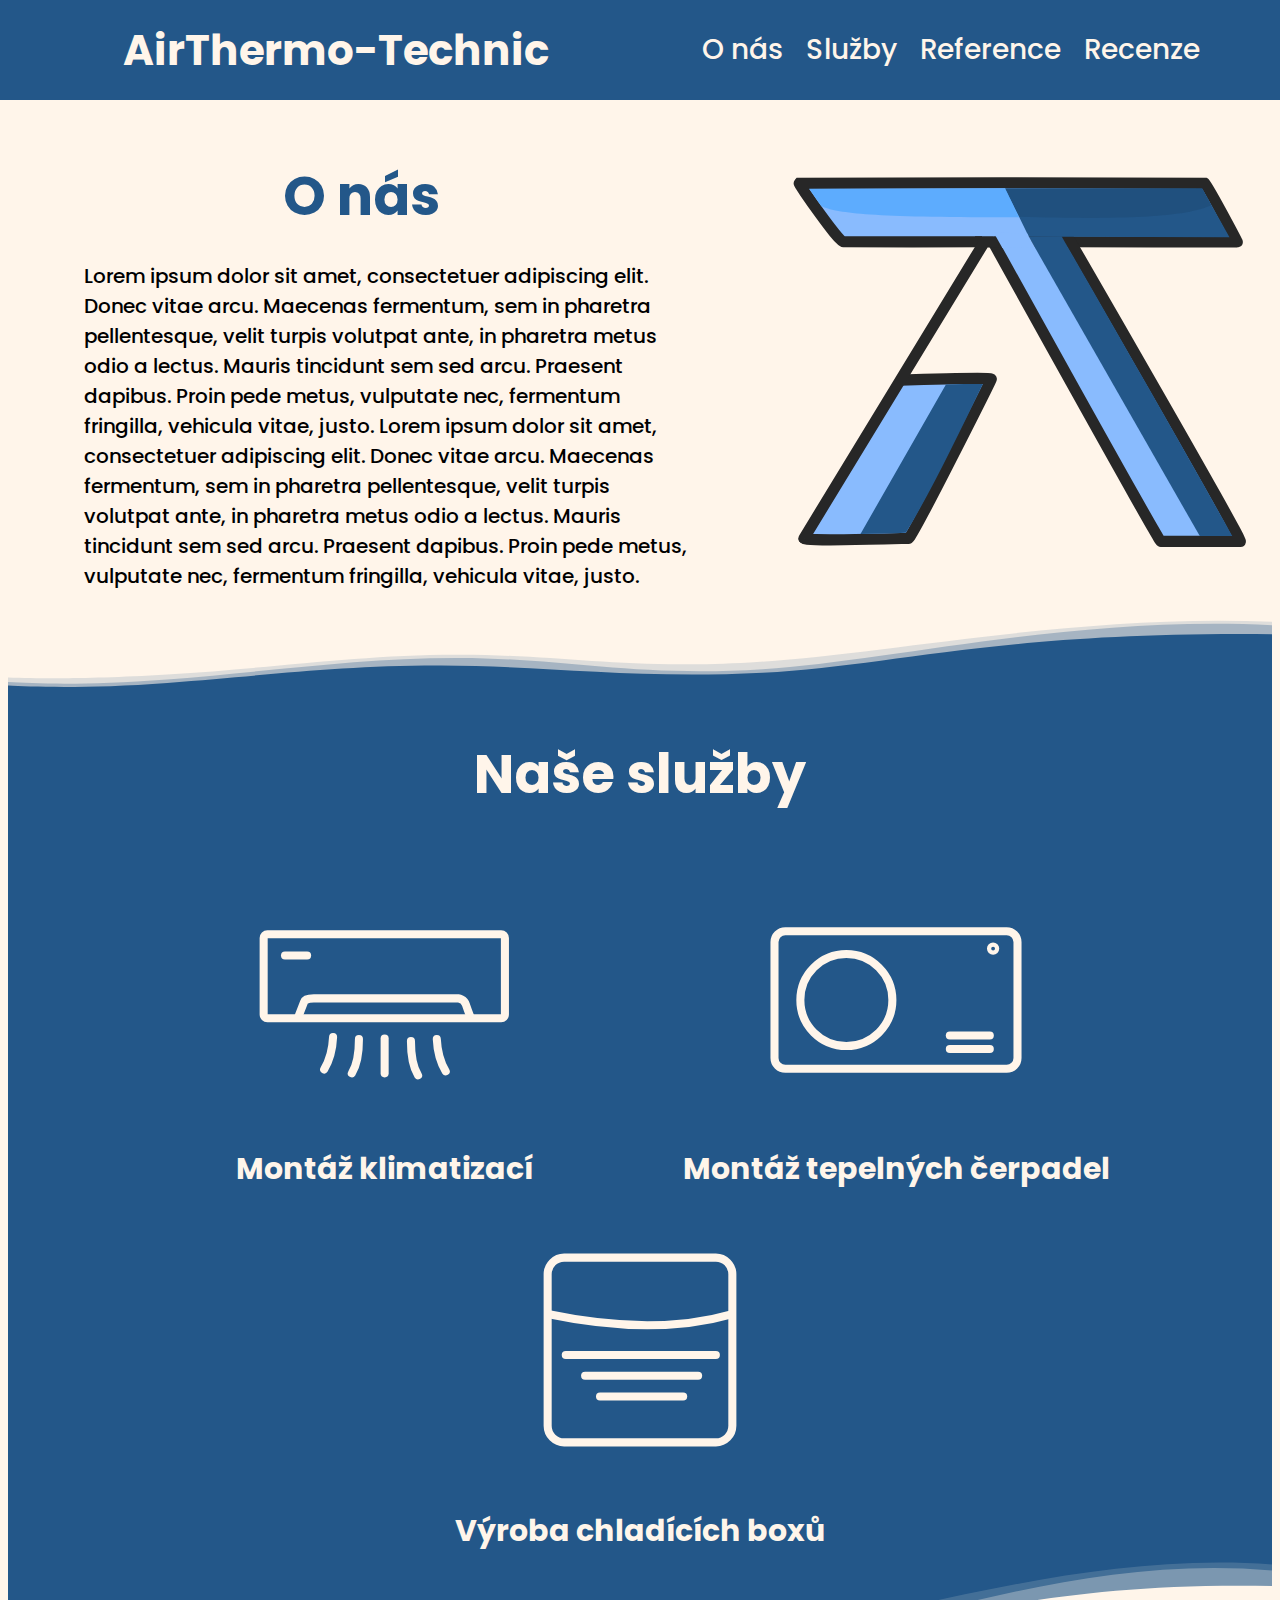
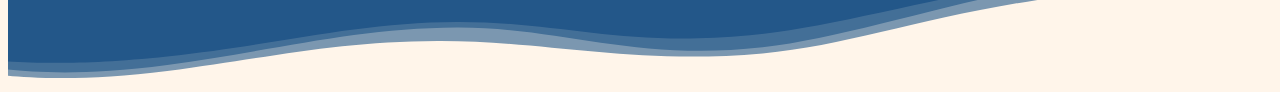
==== index.html @ 000b2728 "Added path elems" ====
<!DOCTYPE html>
<html>


<head>
    <link rel="preconnect" href="https://fonts.googleapis.com">
    <link rel="preconnect" href="https://fonts.gstatic.com" crossorigin>
    <link
        href="https://fonts.googleapis.com/css2?family=Montserrat:ital,wght@0,100..900;1,100..900&family=Poppins:ital,wght@0,100;0,200;0,300;0,400;0,500;0,600;0,700;0,800;0,900;1,100;1,200;1,300;1,400;1,500;1,600;1,700;1,800;1,900&display=swap"
        rel="stylesheet">

    <link rel="stylesheet" href="styles/general/general.css">
    <link rel="stylesheet" href="styles/general/header.css">
    <link rel="stylesheet" href="styles/general/path-elem.css">

    <link rel="stylesheet" href="styles/specific/a-us.css">
    <link rel="stylesheet" href="styles/specific/services.css">
    <meta name="viewport" content="width=device-width, initial-scale=1.0">
    <meta charset="UTF-8">


</head>

<body>
    <header class="flex a-c s-around">
        <div class="l-head">
            <p class="h-head">
                AirThermo-Technic
            </p>
        </div>
        <div class="r-header">
            <a class="h-link">
                O nás
            </a>
            <a class="h-link">
                Služby
            </a>
            <a class="h-link">
                Reference
            </a>
            <a class="h-link">
                Recenze
            </a>
        </div>
    </header>
    <div class="a-us flex">
        <div class="l-a-us f-col a-c">
            <h1 class="h">O nás</h1>
            <p class="a-us-text">
                Lorem ipsum dolor sit amet, consectetuer
                adipiscing elit. Donec vitae arcu. Maecenas
                fermentum, sem in pharetra pellentesque,
                velit turpis volutpat ante, in pharetra metus
                odio a lectus. Mauris tincidunt sem sed arcu.
                Praesent dapibus. Proin pede metus, vulputate nec,
                fermentum fringilla, vehicula vitae, justo. Lorem ipsum dolor sit amet, consectetuer
                adipiscing elit. Donec vitae arcu. Maecenas
                fermentum, sem in pharetra pellentesque,
                velit turpis volutpat ante, in pharetra metus
                odio a lectus. Mauris tincidunt sem sed arcu.
                Praesent dapibus. Proin pede metus, vulputate nec,
                fermentum fringilla, vehicula vitae, justo.

            </p>
        </div>
        <div class="r-a-us">
            <img class="a-us-pic" src="pics/airthermo-logo.svg">
        </div>
        <svg class=" nectar-shape-divider
            bl" fill="" xmlns="http://www.w3.org/2000/svg" viewBox="0 0 1000 300" preserveAspectRatio="none">
            <path
                d="M 1000 299 l 2 -279 c -155 -36 -310 135 -415 164 c -102.64 28.35 -149 -32 -232 -31 c -80 1 -142 53 -229 80 c -65.54 20.34 -101 15 -126 11.61 v 54.39 z">
            </path>
            <path
                d="M 1000 286 l 2 -252 c -157 -43 -302 144 -405 178 c -101.11 33.38 -159 -47 -242 -46 c -80 1 -145.09 54.07 -229 87 c -65.21 25.59 -104.07 16.72 -126 10.61 v 22.39 z">
            </path>
            <path
                d="M 1000 300 l 1 -230.29 c -217 -12.71 -300.47 129.15 -404 156.29 c -103 27 -174 -30 -257 -29 c -80 1 -130.09 37.07 -214 70 c -61.23 24 -108 15.61 -126 10.61 v 22.39 z">
            </path>
        </svg>

    </div>
    <div class="serv f-col a-c">
        <h2 class="h">Naše služby</h2>
        <div class="flex wrap  j-c">
            <div class="f-col s-item a-c ">
                <img class="s-pic " src="pics/services-one.svg">
                <p class="s-desc">Montáž klimatizací</p>
            </div>
            <div class="f-col s-item a-c ">
                <img class="s-pic" src="pics/services-two.svg">
                <p class="s-desc">Montáž tepelných čerpadel</p>
            </div>
            <div class="f-col s-item a-c">
                <img class="s-pic" src="pics/services-three.svg">
                <p class="s-desc">Výroba chladících boxů</p>
            </div>
        </div>
        <svg class=" nectar-shape-divider
            whi" fill="" xmlns="http://www.w3.org/2000/svg" viewBox="0 0 1000 300" preserveAspectRatio="none">
            <path
                d="M 1000 299 l 2 -279 c -155 -36 -310 135 -415 164 c -102.64 28.35 -149 -32 -232 -31 c -80 1 -142 53 -229 80 c -65.54 20.34 -101 15 -126 11.61 v 54.39 z">
            </path>
            <path
                d="M 1000 286 l 2 -252 c -157 -43 -302 144 -405 178 c -101.11 33.38 -159 -47 -242 -46 c -80 1 -145.09 54.07 -229 87 c -65.21 25.59 -104.07 16.72 -126 10.61 v 22.39 z">
            </path>
            <path
                d="M 1000 300 l 1 -230.29 c -217 -12.71 -300.47 129.15 -404 156.29 c -103 27 -174 -30 -257 -29 c -80 1 -130.09 37.07 -214 70 c -61.23 24 -108 15.61 -126 10.61 v 22.39 z">
            </path>
        </svg>

    </div>
</body>

</html>
---- styles/general/general.css ----
.flex {
    display: flex;
}
.wrap {
    flex-wrap: wrap;
}
body {
    background-color: #FFF5EA;
}

.a-c {
    align-items: center;
}

.j-c {
    justify-content: center;
}
.f-col {
    display: flex;
    flex-direction: column;
}
.s-around {
    justify-content: space-around;
}

p,
a,
.h {
    font-family: "Poppins", sans-serif;
}
.h {
    font-size: 54px;
}
---- styles/general/header.css ----
header {
    position: fixed;
    top: 0;
    left: 0;
    right: 0;
    height: 100px;
    background-color: #235789;
    z-index: 10000;
}

.h-head {
    color: #FFF5EA;
    font-size: 42px;
    margin-left: 4vw;
    font-weight: 700;
}

.h-link {
    color: #FFF5EA;
    font-size: 28px;
    margin: 8px;
    font-weight: 500;
}
---- styles/general/path-elem.css ----
.nectar-shape-divider {
    
    width: 100%;
    left: 0;
    right: 0;
    width: 100%;
    bottom: -1px;
    z-index: 100;
    height: 13%;
    position: absolute;

  }
  svg path:nth-child(1) { opacity: 0.15; }
  svg path:nth-child(2) { opacity: 0.3; }
  
  .nectar-shape-divider-wrap {
    width: 100%;
  }
.whi {
    fill: #FFF5EA;
}
.bl {
    fill: #235789;
}
---- styles/specific/a-us.css ----
.a-us {
    margin-top: 120px;
    position: relative;
    padding-bottom: 60px;
}

.l-a-us {
    width: 60vw;
}

h1 {
    color: #235789;

    margin-bottom: 4px;

    font-weight: 700;
    margin-left: -4vw;
}

.a-us-text {
    width: 80%;
    font-size: 20px;
    font-weight: 500;

}
.r-a-us {
    width: 30vw;
}

@media (max-width: 1300px) {
    .r-a-us {
        width: 40vw;
    }
    
}
---- styles/specific/services.css ----
.serv {
    background-color: #235789;
    height: fit-content;
    position: relative;
    padding-bottom: 100px;
   
}

h2 {
    color: #FFF5EA;

}

.s-item {
    width: 40vw;
    cursor: pointer;
    border-radius: 20Px;
    transition: 0.3s ;
}

@media (max-width: 820px) {
    .s-item {
        width: 50vw;
    }
}

.s-item:hover {
    background-color: #1e5181;
}
.s-pic {
    width: 20vw;

}

.s-desc {
    font-size: 30Px;
    font-weight: 700;
    text-align: center;
    color: #FFF5EA;
}
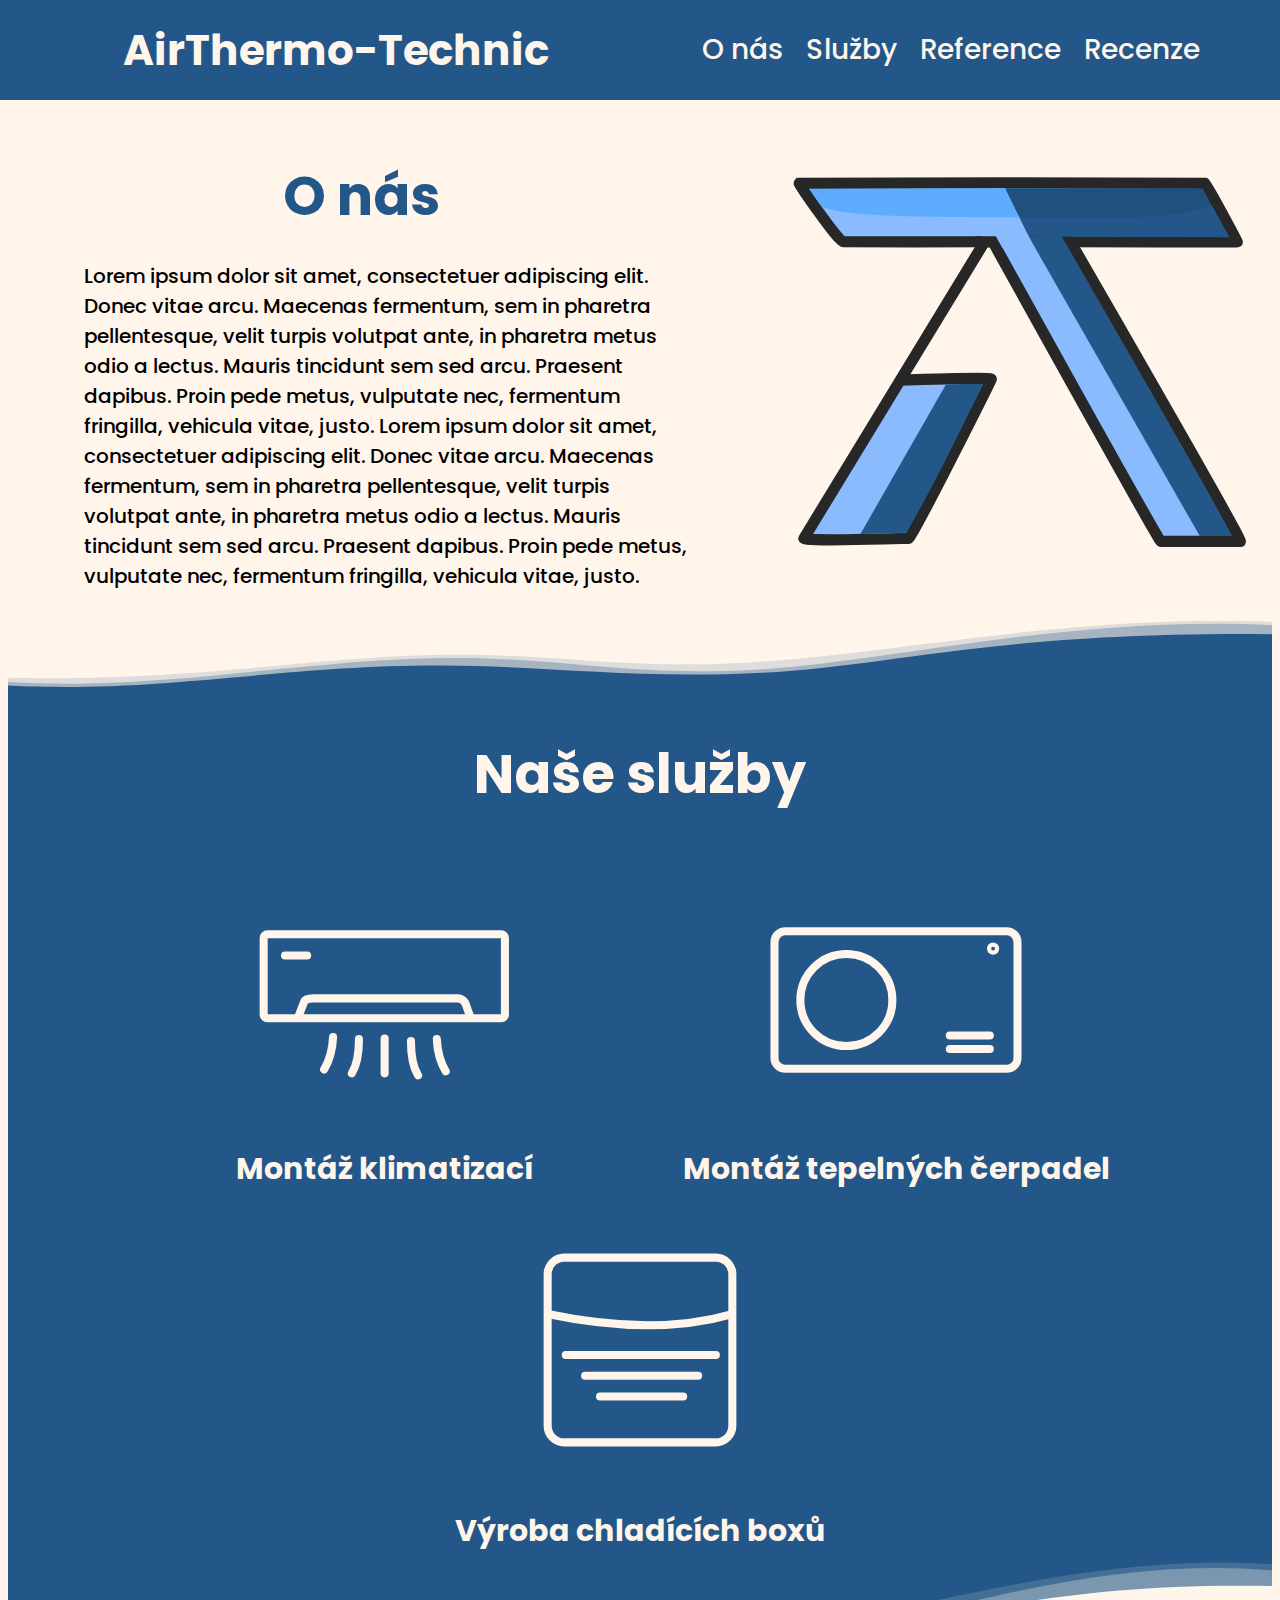
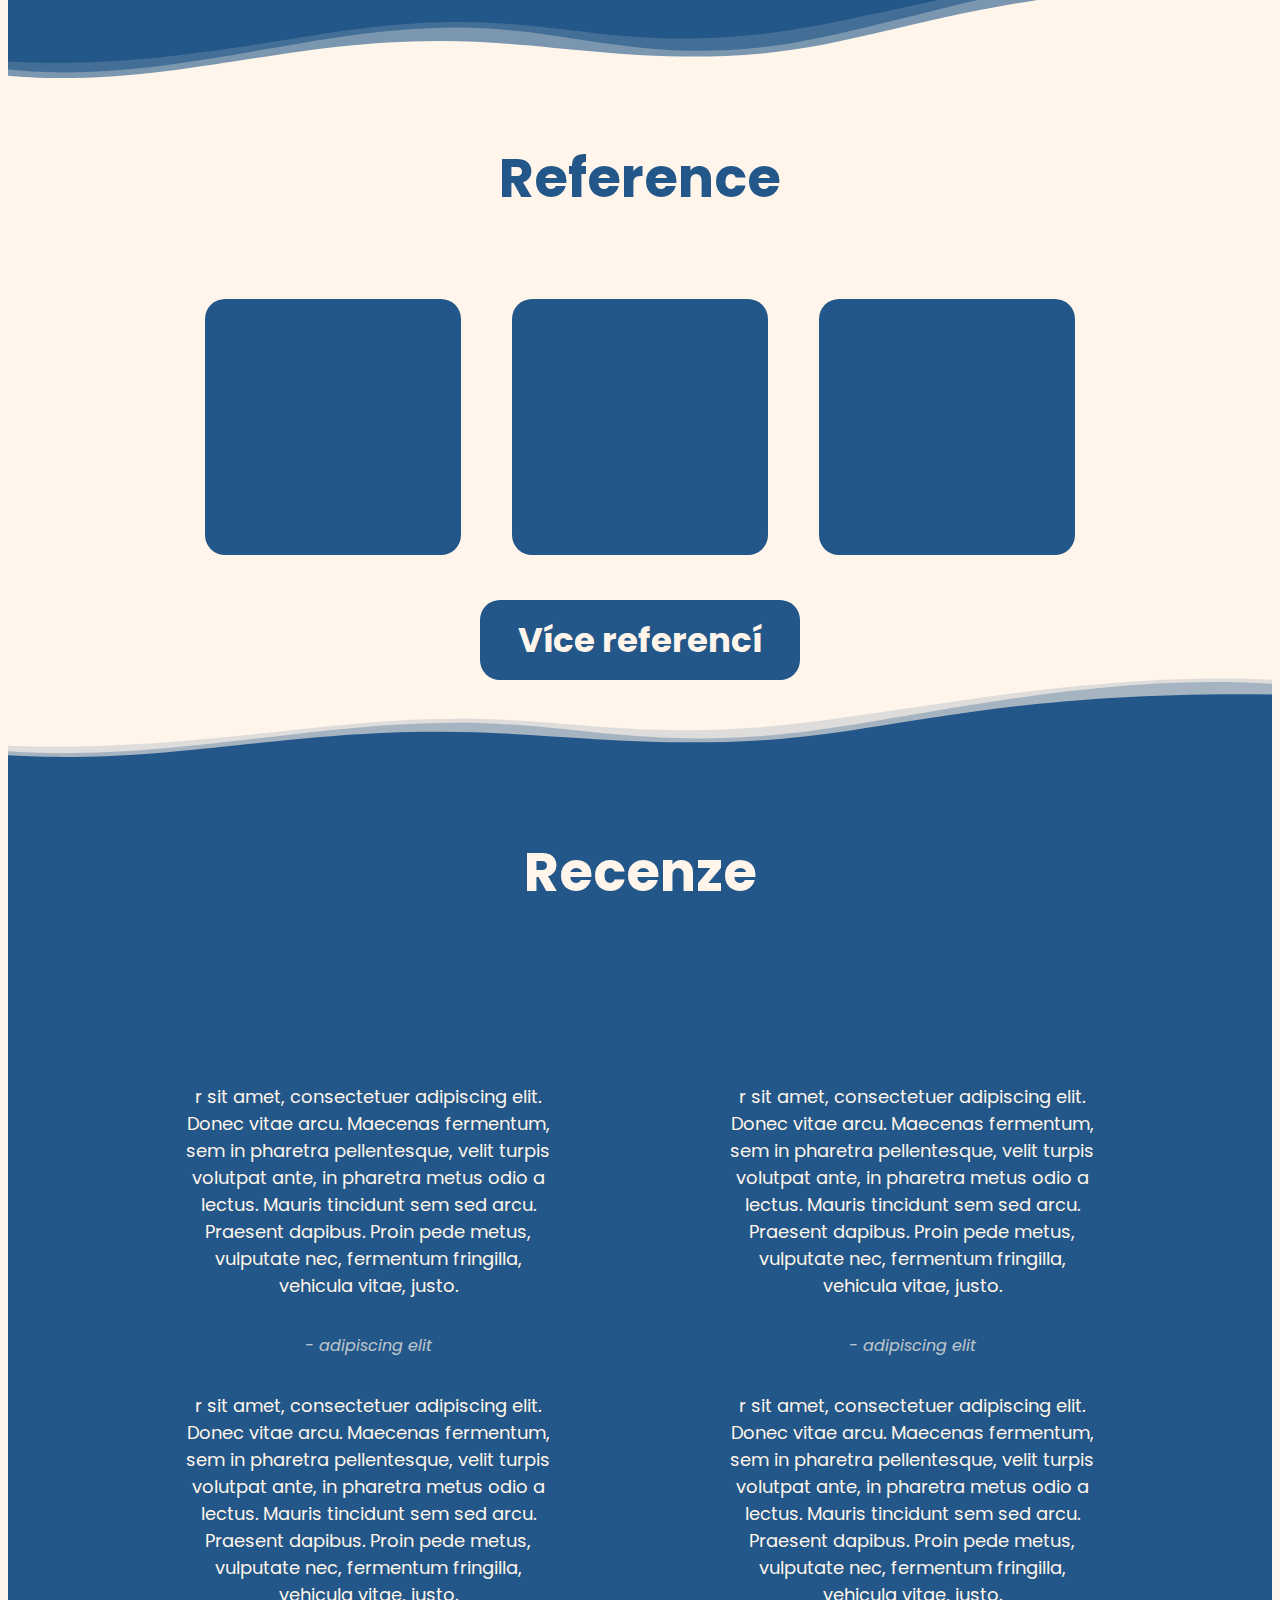
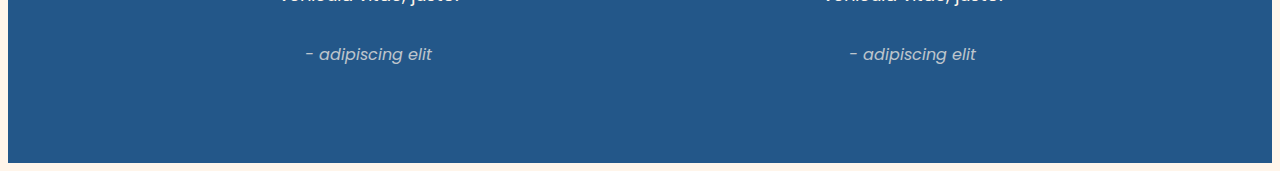
==== commit 224545c4: "Added reviews and references page" ====
--- a/index.html
+++ b/index.html
@@ -15,6 +15,8 @@
 
     <link rel="stylesheet" href="styles/specific/a-us.css">
     <link rel="stylesheet" href="styles/specific/services.css">
+    <link rel="stylesheet" href="styles/specific/references.css">
+    <link rel="stylesheet" href="styles/specific/reviews.css">
     <meta name="viewport" content="width=device-width, initial-scale=1.0">
     <meta charset="UTF-8">
 
@@ -110,6 +112,89 @@
         </svg>
 
     </div>
+    <div class="references f-col a-c">
+        <h3 class="h">Reference</h3>
+        <div class="flex ref-items j-c">
+            <div class="ref-item"></div>
+            <div class="ref-item"></div>
+            <div class="ref-item"></div>
+        </div>
+        <button class="more-ref">Více referencí</button>
+        <svg class=" nectar-shape-divider
+            bl" fill="" xmlns="http://www.w3.org/2000/svg" viewBox="0 0 1000 300" preserveAspectRatio="none">
+            <path
+                d="M 1000 299 l 2 -279 c -155 -36 -310 135 -415 164 c -102.64 28.35 -149 -32 -232 -31 c -80 1 -142 53 -229 80 c -65.54 20.34 -101 15 -126 11.61 v 54.39 z">
+            </path>
+            <path
+                d="M 1000 286 l 2 -252 c -157 -43 -302 144 -405 178 c -101.11 33.38 -159 -47 -242 -46 c -80 1 -145.09 54.07 -229 87 c -65.21 25.59 -104.07 16.72 -126 10.61 v 22.39 z">
+            </path>
+            <path
+                d="M 1000 300 l 1 -230.29 c -217 -12.71 -300.47 129.15 -404 156.29 c -103 27 -174 -30 -257 -29 c -80 1 -130.09 37.07 -214 70 c -61.23 24 -108 15.61 -126 10.61 v 22.39 z">
+            </path>
+        </svg>
+    </div>
+    <div class="reviews f-col a-c">
+        <h4 class="h">Recenze</h4>
+        <div class="flex wrap a-c j-c">
+            <div class="f-col a-c j-c review-item">
+                <img class="review-pfp">
+                <p class="review-para">
+                    r sit amet, consectetuer
+                    adipiscing elit. Donec vitae arcu. Maecenas
+                    fermentum, sem in pharetra pellentesque,
+                    velit turpis volutpat ante, in pharetra metus
+                    odio a lectus. Mauris tincidunt sem sed arcu.
+                    Praesent dapibus. Proin pede metus, vulputate nec,
+                    fermentum fringilla, vehicula vitae, justo.
+                </p>
+                <p class="review-name">
+                    - adipiscing elit
+                </p>
+                <img class="review-pfp">
+                <p class="review-para">
+                    r sit amet, consectetuer
+                    adipiscing elit. Donec vitae arcu. Maecenas
+                    fermentum, sem in pharetra pellentesque,
+                    velit turpis volutpat ante, in pharetra metus
+                    odio a lectus. Mauris tincidunt sem sed arcu.
+                    Praesent dapibus. Proin pede metus, vulputate nec,
+                    fermentum fringilla, vehicula vitae, justo.
+                </p>
+                <p class="review-name">
+                    - adipiscing elit
+                </p>
+            </div>
+            <div class="f-col a-c review-item">
+                <img class="review-pfp">
+                <p class="review-para">
+                    r sit amet, consectetuer
+                    adipiscing elit. Donec vitae arcu. Maecenas
+                    fermentum, sem in pharetra pellentesque,
+                    velit turpis volutpat ante, in pharetra metus
+                    odio a lectus. Mauris tincidunt sem sed arcu.
+                    Praesent dapibus. Proin pede metus, vulputate nec,
+                    fermentum fringilla, vehicula vitae, justo.
+                </p>
+                <p class="review-name">
+                    - adipiscing elit
+                </p>
+                <img class="review-pfp">
+                <p class="review-para">
+                    r sit amet, consectetuer
+                    adipiscing elit. Donec vitae arcu. Maecenas
+                    fermentum, sem in pharetra pellentesque,
+                    velit turpis volutpat ante, in pharetra metus
+                    odio a lectus. Mauris tincidunt sem sed arcu.
+                    Praesent dapibus. Proin pede metus, vulputate nec,
+                    fermentum fringilla, vehicula vitae, justo.
+                </p>
+                <p class="review-name">
+                    - adipiscing elit
+                </p>
+            </div>
+        </div>
+    </div>
+
 </body>
 
 </html>--- a/styles/general/general.css
+++ b/styles/general/general.css
@@ -25,7 +25,8 @@
 
 p,
 a,
-.h {
+.h,
+button{
     font-family: "Poppins", sans-serif;
 }
 .h {
--- a/styles/specific/references.css
+++ b/styles/specific/references.css
@@ -0,0 +1,40 @@
+.references {
+    position: relative;
+    padding-bottom: 80px;
+}
+
+h3 {
+    color: #235789;
+}
+
+.ref-item {
+    width: 20vw;
+    background-color: #235789;
+    height: 20vw;
+    margin: 2vw;
+    border-radius: 20Px;
+}
+
+@media (max-width: 950px) {
+    .ref-items {
+        flex-direction: column;
+    }
+
+    .ref-item {
+        width: 60vw;
+        height: 40vw;
+    }
+}
+
+.more-ref {
+    width: 320Px;
+    height: 80Px;
+    border: none;
+    border-radius: 20px;
+    background-color: #235789;
+    color: #FFF5EA;
+    font-weight: 700;
+    font-size: 34px;
+    cursor: pointer;
+    margin-top: 20px;
+}--- a/styles/specific/reviews.css
+++ b/styles/specific/reviews.css
@@ -0,0 +1,24 @@
+.reviews {
+    background-color: #235789;
+}
+
+h4 {
+    color: #FFF5EA;
+}
+
+.review-item {
+    width: 30vw;
+    margin: 80Px;
+}
+
+.review-para {
+    color: #FFF5EA;
+    font-size: 18px;
+    text-align: center;
+}
+
+.review-name {
+    color: #FFF5EA;
+    font-style: italic;
+    opacity: 0.7;
+}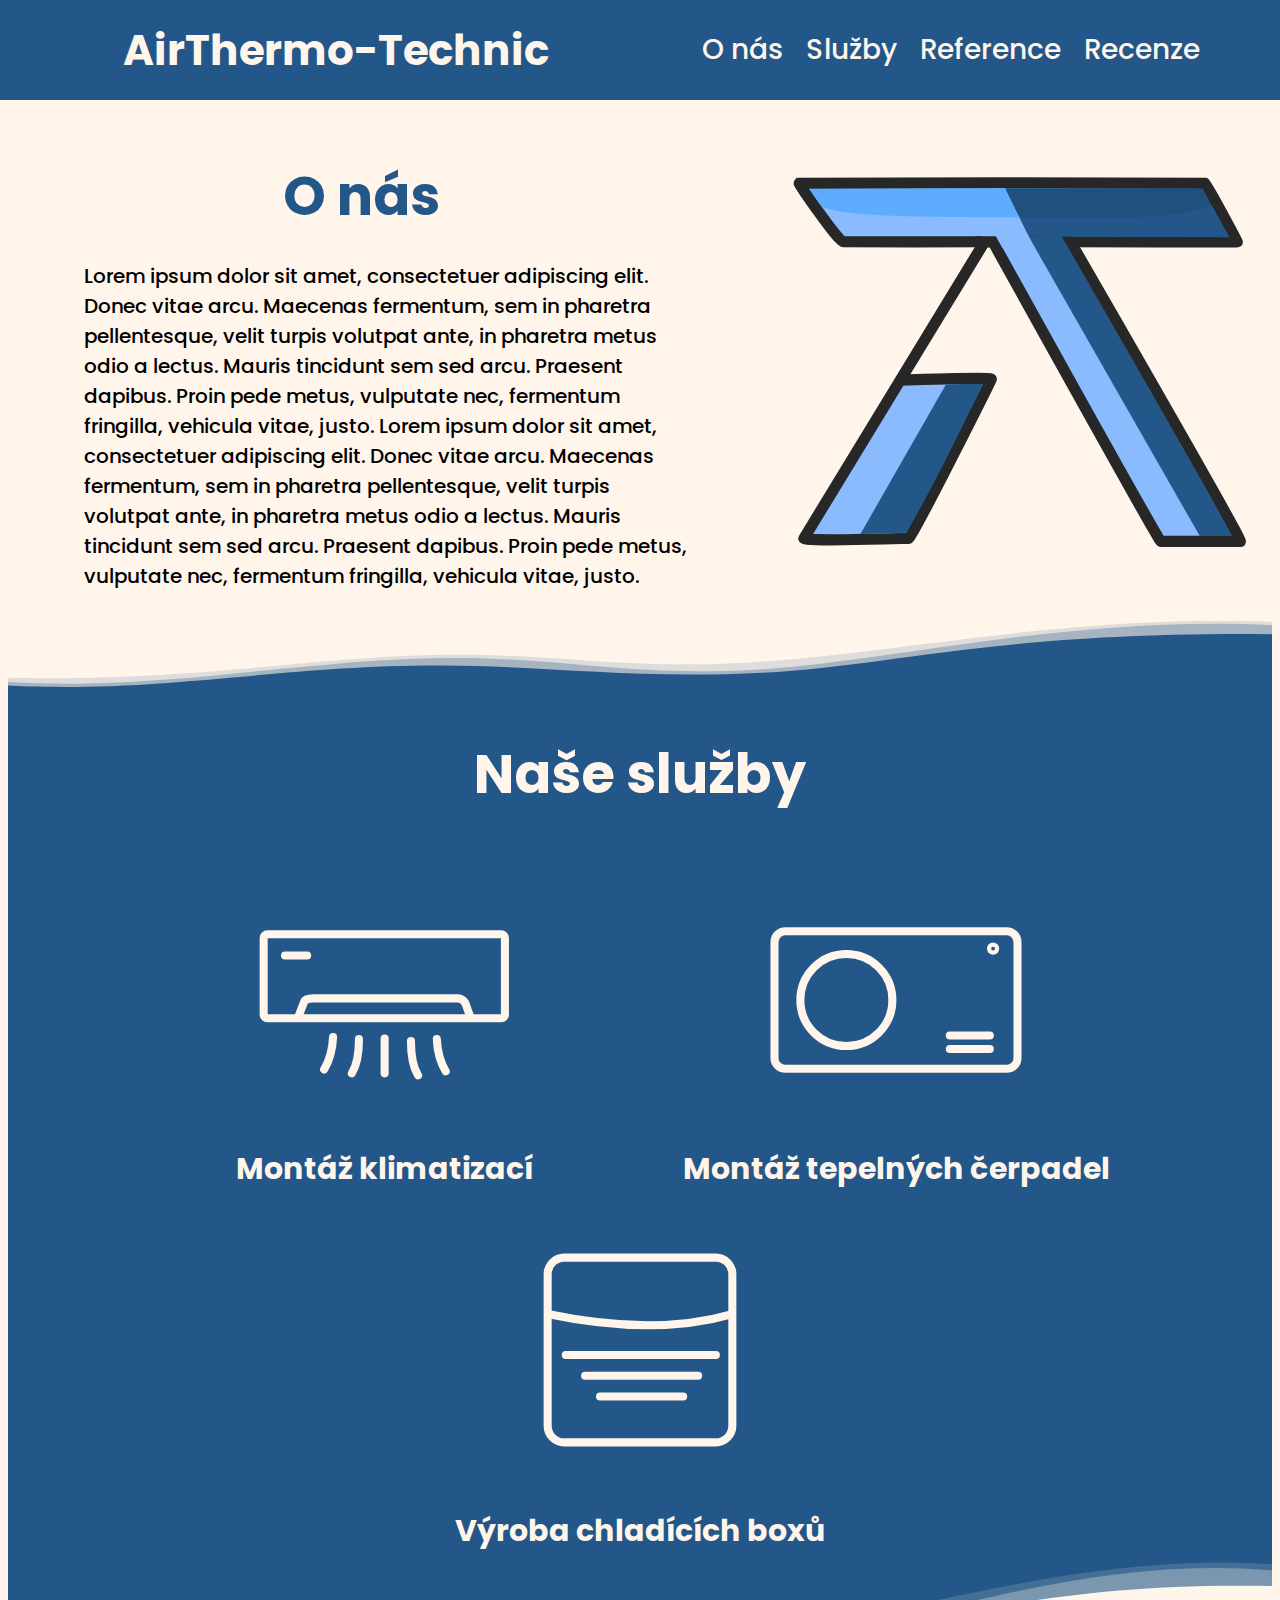
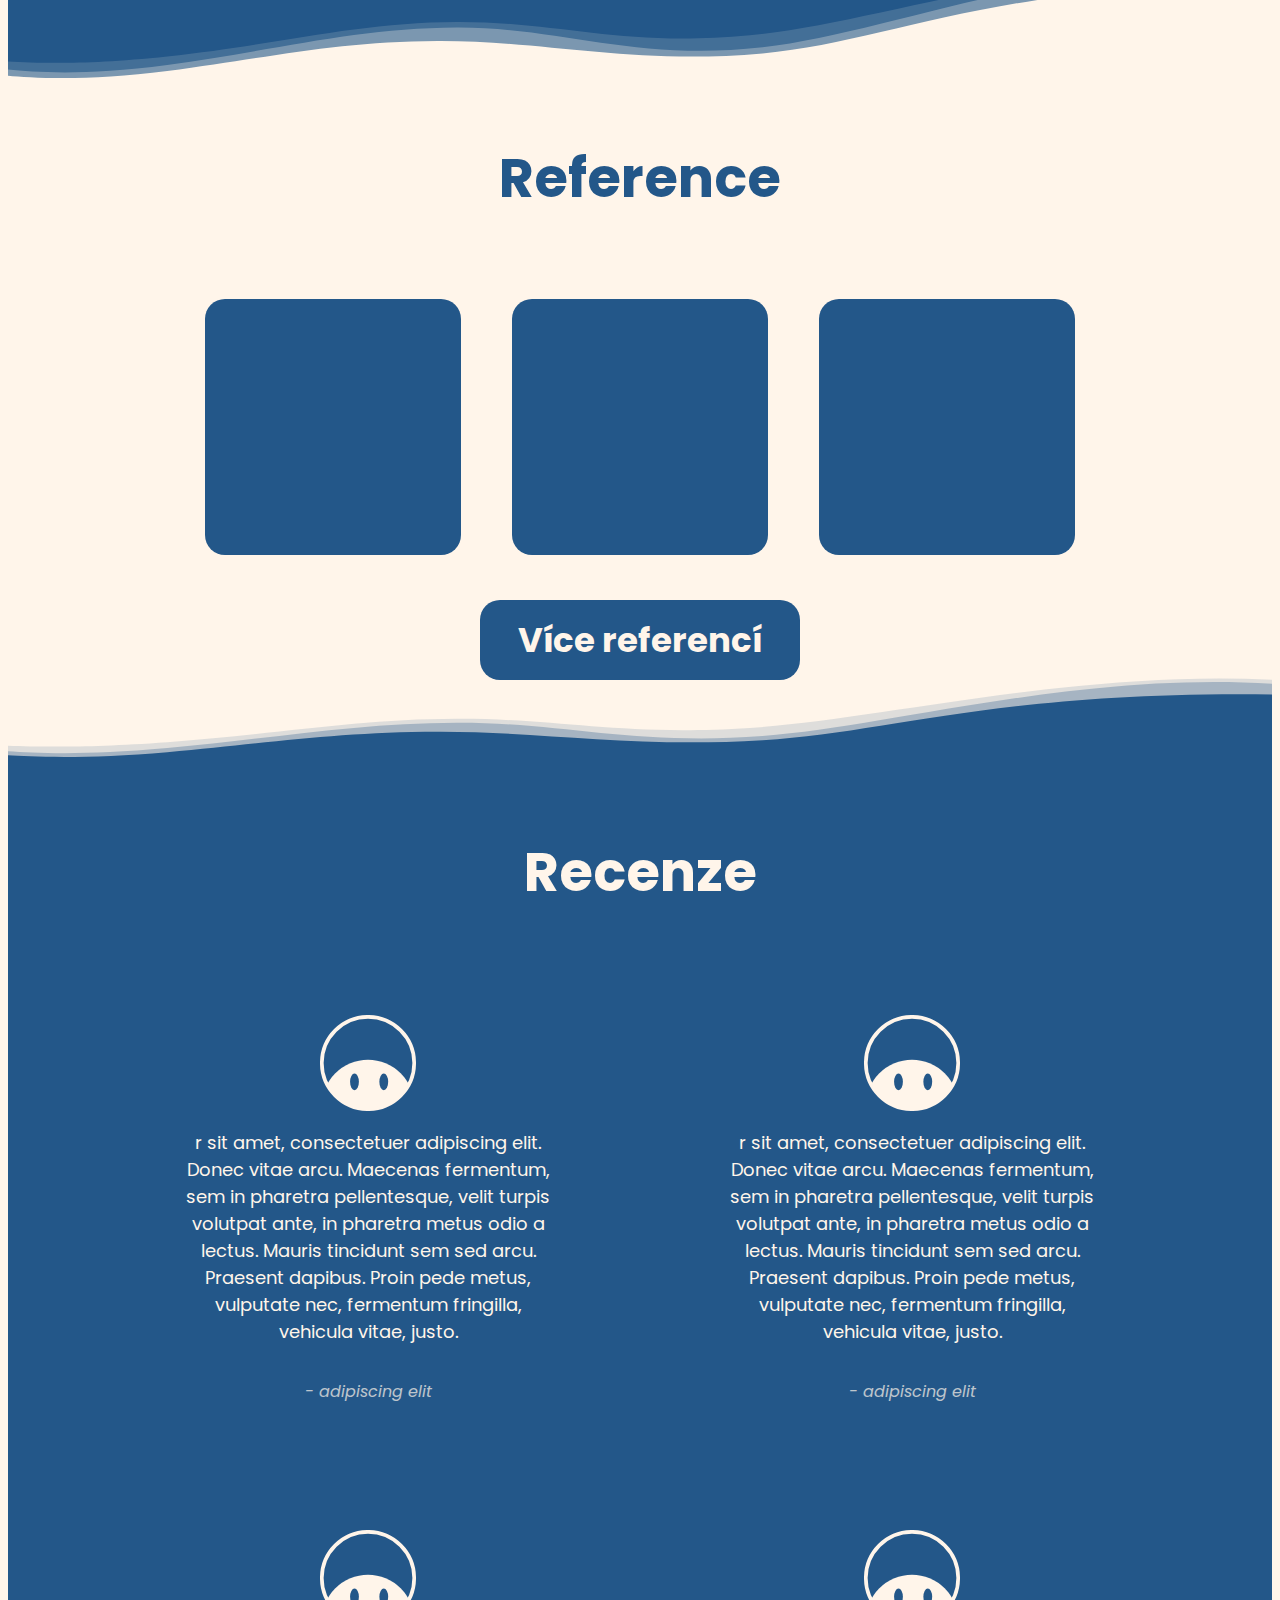
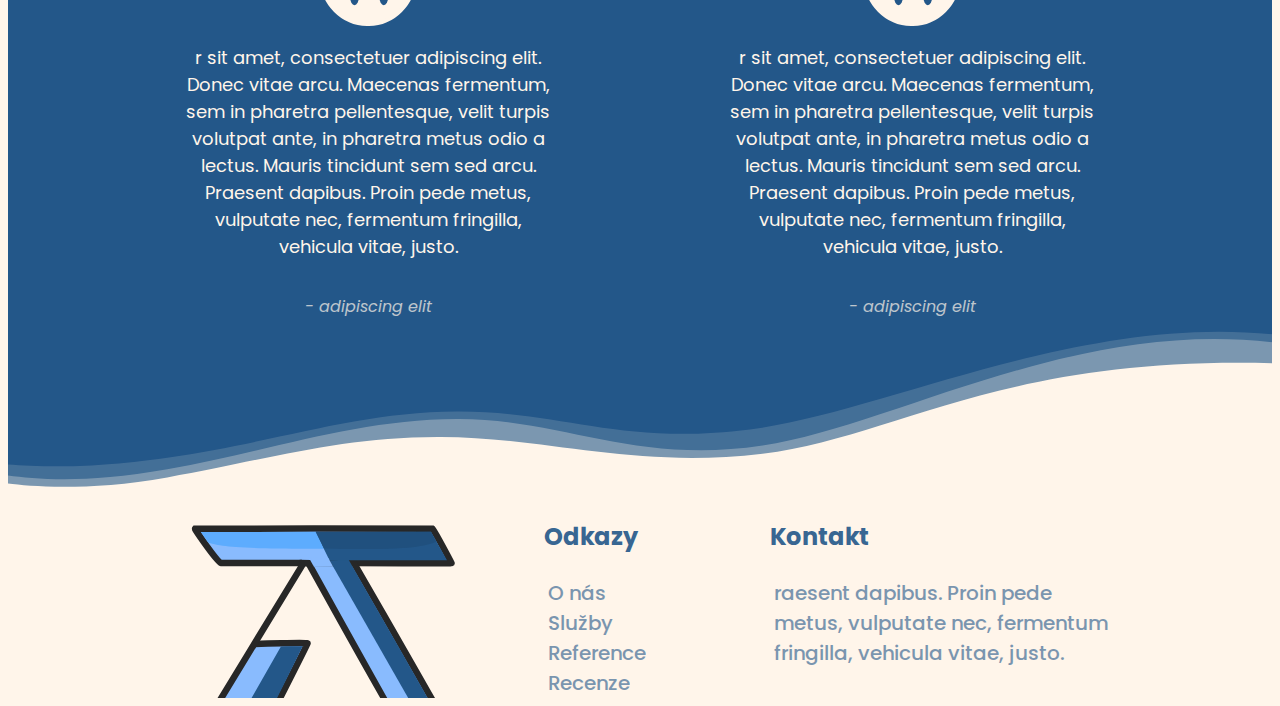
==== commit 4f1a8d98: "Added footer and pfp" ====
--- a/index.html
+++ b/index.html
@@ -12,11 +12,13 @@
     <link rel="stylesheet" href="styles/general/general.css">
     <link rel="stylesheet" href="styles/general/header.css">
     <link rel="stylesheet" href="styles/general/path-elem.css">
+    <link rel="stylesheet" href="styles/general/footer.css">
 
     <link rel="stylesheet" href="styles/specific/a-us.css">
     <link rel="stylesheet" href="styles/specific/services.css">
     <link rel="stylesheet" href="styles/specific/references.css">
     <link rel="stylesheet" href="styles/specific/reviews.css">
+
     <meta name="viewport" content="width=device-width, initial-scale=1.0">
     <meta charset="UTF-8">
 
@@ -137,20 +139,24 @@
         <h4 class="h">Recenze</h4>
         <div class="flex wrap a-c j-c">
             <div class="f-col a-c j-c review-item">
-                <img class="review-pfp">
-                <p class="review-para">
-                    r sit amet, consectetuer
-                    adipiscing elit. Donec vitae arcu. Maecenas
-                    fermentum, sem in pharetra pellentesque,
-                    velit turpis volutpat ante, in pharetra metus
-                    odio a lectus. Mauris tincidunt sem sed arcu.
-                    Praesent dapibus. Proin pede metus, vulputate nec,
-                    fermentum fringilla, vehicula vitae, justo.
-                </p>
-                <p class="review-name">
-                    - adipiscing elit
-                </p>
-                <img class="review-pfp">
+                <img class="review-pfp" src="pics/ref-pfp.svg">
+                <p class="review-para">
+                    r sit amet, consectetuer
+                    adipiscing elit. Donec vitae arcu. Maecenas
+                    fermentum, sem in pharetra pellentesque,
+                    velit turpis volutpat ante, in pharetra metus
+                    odio a lectus. Mauris tincidunt sem sed arcu.
+                    Praesent dapibus. Proin pede metus, vulputate nec,
+                    fermentum fringilla, vehicula vitae, justo.
+                </p>
+                <p class="review-name">
+                    - adipiscing elit
+                </p>
+            </div>
+            <div class="f-col a-c j-c review-item">
+
+
+                <img class="review-pfp" src="pics/ref-pfp.svg">
                 <p class="review-para">
                     r sit amet, consectetuer
                     adipiscing elit. Donec vitae arcu. Maecenas
@@ -165,36 +171,86 @@
                 </p>
             </div>
             <div class="f-col a-c review-item">
-                <img class="review-pfp">
-                <p class="review-para">
-                    r sit amet, consectetuer
-                    adipiscing elit. Donec vitae arcu. Maecenas
-                    fermentum, sem in pharetra pellentesque,
-                    velit turpis volutpat ante, in pharetra metus
-                    odio a lectus. Mauris tincidunt sem sed arcu.
-                    Praesent dapibus. Proin pede metus, vulputate nec,
-                    fermentum fringilla, vehicula vitae, justo.
-                </p>
-                <p class="review-name">
-                    - adipiscing elit
-                </p>
-                <img class="review-pfp">
-                <p class="review-para">
-                    r sit amet, consectetuer
-                    adipiscing elit. Donec vitae arcu. Maecenas
-                    fermentum, sem in pharetra pellentesque,
-                    velit turpis volutpat ante, in pharetra metus
-                    odio a lectus. Mauris tincidunt sem sed arcu.
-                    Praesent dapibus. Proin pede metus, vulputate nec,
-                    fermentum fringilla, vehicula vitae, justo.
-                </p>
-                <p class="review-name">
-                    - adipiscing elit
-                </p>
-            </div>
-        </div>
-    </div>
-
+                <img class="review-pfp" src="pics/ref-pfp.svg">
+                <p class="review-para">
+                    r sit amet, consectetuer
+                    adipiscing elit. Donec vitae arcu. Maecenas
+                    fermentum, sem in pharetra pellentesque,
+                    velit turpis volutpat ante, in pharetra metus
+                    odio a lectus. Mauris tincidunt sem sed arcu.
+                    Praesent dapibus. Proin pede metus, vulputate nec,
+                    fermentum fringilla, vehicula vitae, justo.
+                </p>
+                <p class="review-name">
+                    - adipiscing elit
+                </p>
+            </div>
+            <div class="f-col a-c review-item">
+
+
+                <img class="review-pfp" src="pics/ref-pfp.svg">
+                <p class="review-para">
+                    r sit amet, consectetuer
+                    adipiscing elit. Donec vitae arcu. Maecenas
+                    fermentum, sem in pharetra pellentesque,
+                    velit turpis volutpat ante, in pharetra metus
+                    odio a lectus. Mauris tincidunt sem sed arcu.
+                    Praesent dapibus. Proin pede metus, vulputate nec,
+                    fermentum fringilla, vehicula vitae, justo.
+                </p>
+                <p class="review-name">
+                    - adipiscing elit
+                </p>
+            </div>
+        </div>
+        <svg class=" nectar-shape-divider
+            whi" fill="" xmlns="http://www.w3.org/2000/svg" viewBox="0 0 1000 300" preserveAspectRatio="none">
+            <path
+                d="M 1000 299 l 2 -279 c -155 -36 -310 135 -415 164 c -102.64 28.35 -149 -32 -232 -31 c -80 1 -142 53 -229 80 c -65.54 20.34 -101 15 -126 11.61 v 54.39 z">
+            </path>
+            <path
+                d="M 1000 286 l 2 -252 c -157 -43 -302 144 -405 178 c -101.11 33.38 -159 -47 -242 -46 c -80 1 -145.09 54.07 -229 87 c -65.21 25.59 -104.07 16.72 -126 10.61 v 22.39 z">
+            </path>
+            <path
+                d="M 1000 300 l 1 -230.29 c -217 -12.71 -300.47 129.15 -404 156.29 c -103 27 -174 -30 -257 -29 c -80 1 -130.09 37.07 -214 70 c -61.23 24 -108 15.61 -126 10.61 v 22.39 z">
+            </path>
+        </svg>
+    </div>
+    <footer class="flex s-around">
+        <img class="footer-logo" src="pics/logo-footer.svg">
+
+        <div class="flex">
+            <div class="footer-links f-col">
+                <p class="footer-link-h">
+                    Odkazy
+                </p>
+                <a class="f-link">
+                    O nás
+                </a>
+                <a class="f-link">
+                    Služby
+                </a>
+                <a class="f-link">
+                    Reference
+                </a>
+                <a class="f-link">
+                    Recenze
+                </a>
+
+
+            </div>
+            <div class="footer-links f-col">
+                <p class="footer-link-h">
+                    Kontakt
+                </p>
+                <a class="f-link">
+                    raesent dapibus. Proin pede metus, vulputate nec,
+                    fermentum fringilla, vehicula vitae, justo.
+                </a>
+            </div>
+        </div>
+
+    </footer>
 </body>
 
 </html>--- a/styles/general/footer.css
+++ b/styles/general/footer.css
@@ -0,0 +1,28 @@
+.footer-logo {
+    width: 25vw;
+    margin-left: 10vw;
+}
+
+footer {
+    padding-bottom: -80px;
+}
+
+.footer-links {
+    margin-right: 10vw;
+}
+
+.footer-link-h {
+    font-size: 24px;
+    font-weight: 700;
+    opacity: 0.9;
+    color: #235789;
+    margin-left: -4px;
+}
+
+.f-link {
+    font-size: 20px;
+    color: #235789;
+    font-weight: 500;
+    opacity: 0.6;
+    max-width: 340px;
+}--- a/styles/specific/reviews.css
+++ b/styles/specific/reviews.css
@@ -1,5 +1,7 @@
 .reviews {
     background-color: #235789;
+    position: relative;
+    padding-bottom: 80px;
 }
 
 h4 {
@@ -9,6 +11,7 @@
 .review-item {
     width: 30vw;
     margin: 80Px;
+    margin-top: 30px;
 }
 
 .review-para {
@@ -17,6 +20,11 @@
     text-align: center;
 }
 
+
+.review-pfp {
+    width: 25%;
+ 
+}
 .review-name {
     color: #FFF5EA;
     font-style: italic;
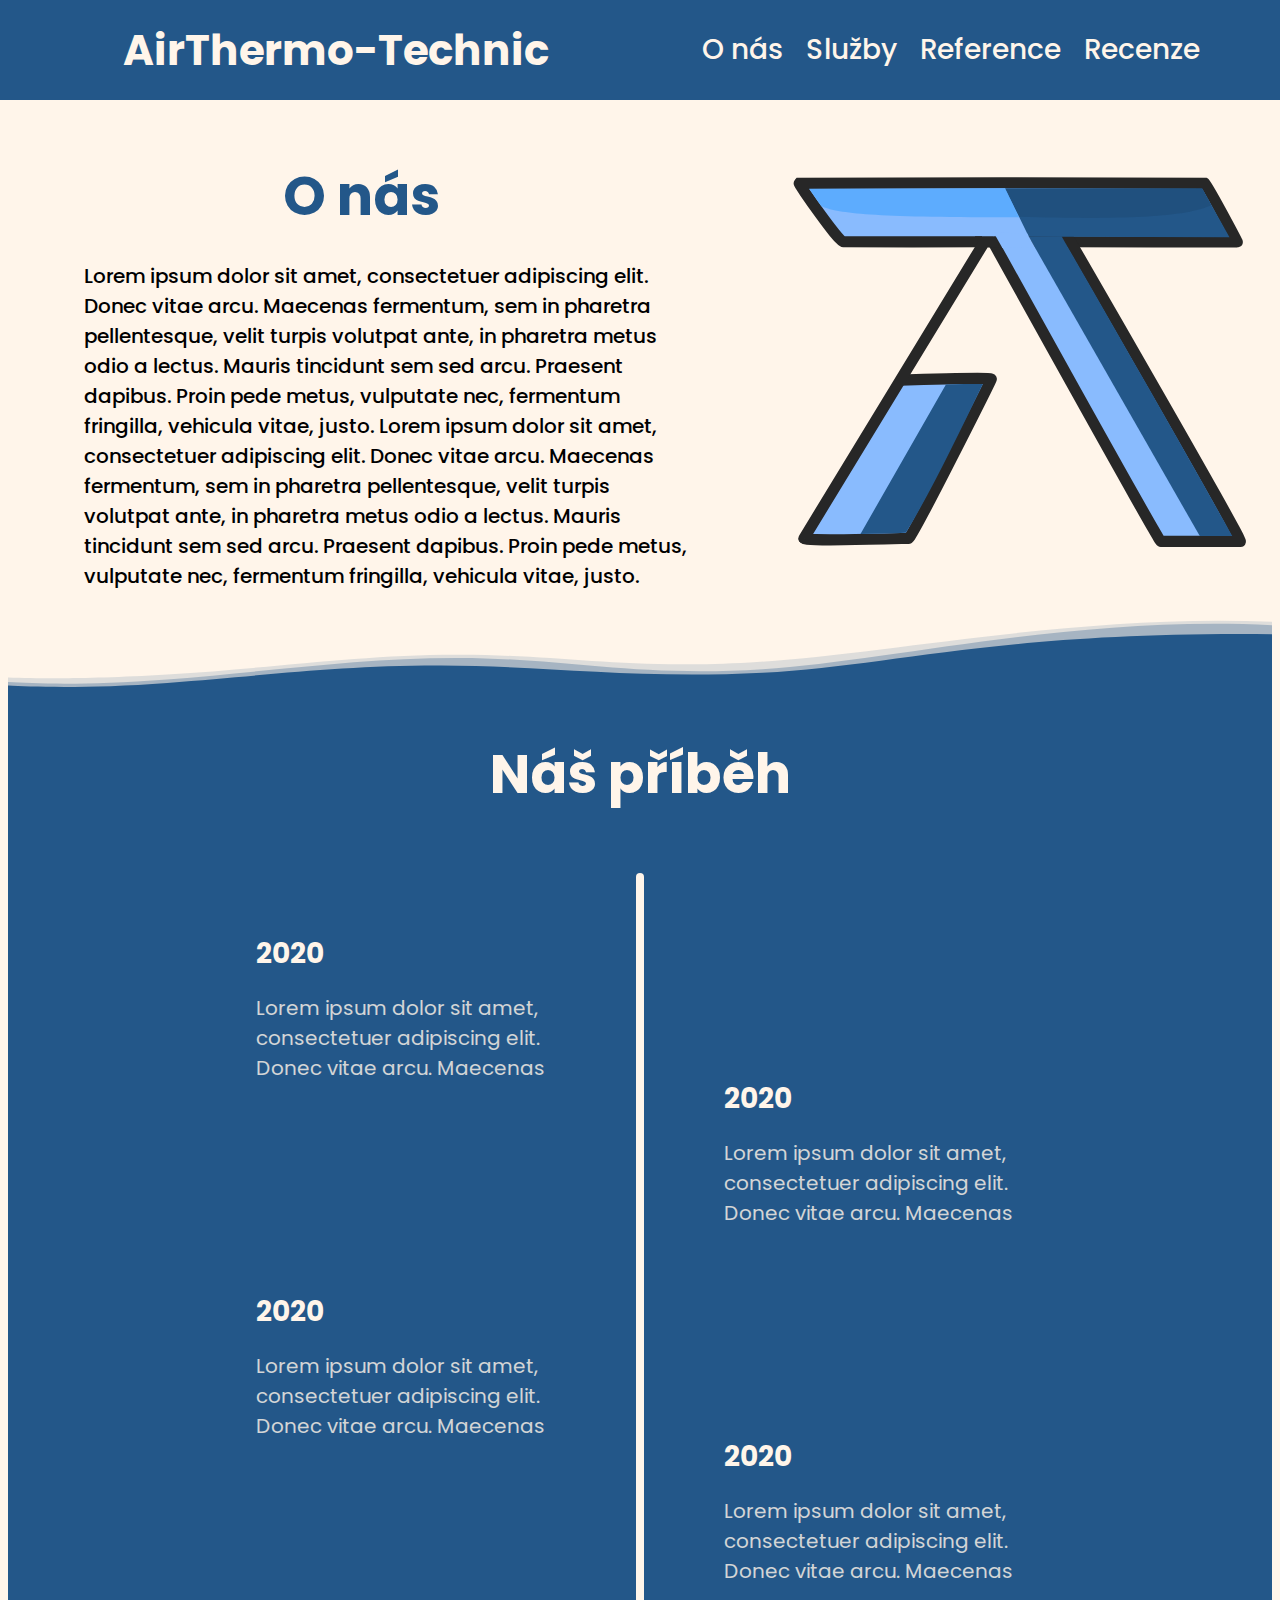
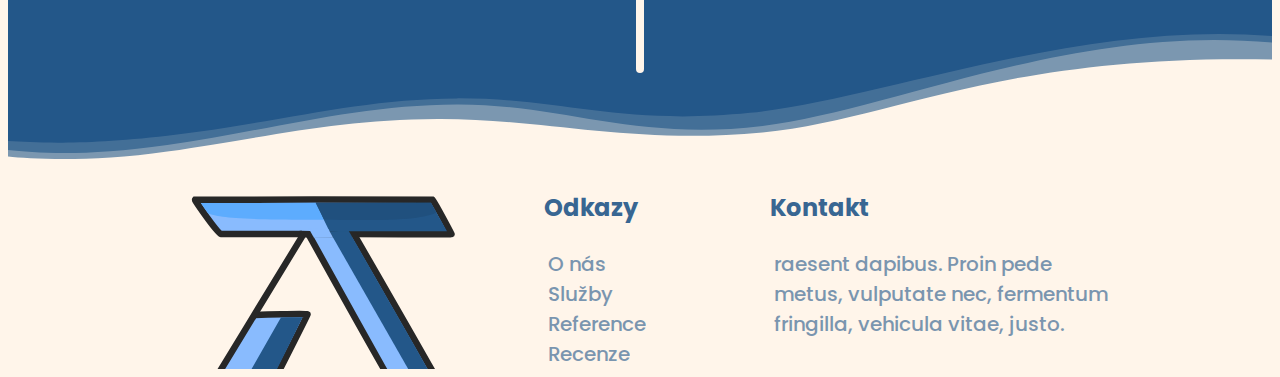
==== commit 814aca17: "Rename a-us.html to index.html" ====
--- a/index.html
+++ b/index.html
@@ -1,6 +1,5 @@
 <!DOCTYPE html>
 <html>
-
 
 <head>
     <link rel="preconnect" href="https://fonts.googleapis.com">
@@ -15,14 +14,12 @@
     <link rel="stylesheet" href="styles/general/footer.css">
 
     <link rel="stylesheet" href="styles/specific/a-us.css">
-    <link rel="stylesheet" href="styles/specific/services.css">
-    <link rel="stylesheet" href="styles/specific/references.css">
-    <link rel="stylesheet" href="styles/specific/reviews.css">
+    <link rel="stylesheet" href="styles/specific/time.css">
+
+
 
     <meta name="viewport" content="width=device-width, initial-scale=1.0">
     <meta charset="UTF-8">
-
-
 </head>
 
 <body>
@@ -84,127 +81,61 @@
         </svg>
 
     </div>
-    <div class="serv f-col a-c">
-        <h2 class="h">Naše služby</h2>
-        <div class="flex wrap  j-c">
-            <div class="f-col s-item a-c ">
-                <img class="s-pic " src="pics/services-one.svg">
-                <p class="s-desc">Montáž klimatizací</p>
+    <div class="time a-c f-col">
+        <h2 class="h">Náš příběh</h2>
+        <div class="flex a-c">
+
+            <div class="f-col">
+
+                <div class="time-item one">
+                    <p class="time-h">
+                        2020
+                    </p>
+                    <p class="time-para">
+                        Lorem ipsum dolor sit amet, consectetuer
+                        adipiscing elit. Donec vitae arcu. Maecenas
+                    </p>
+                </div>
+                <div class="time-item">
+                    <p class="time-h">
+                        2020
+                    </p>
+                    <p class="time-para">
+                        Lorem ipsum dolor sit amet, consectetuer
+                        adipiscing elit. Donec vitae arcu. Maecenas
+                    </p>
+                </div>
+
+
+
             </div>
-            <div class="f-col s-item a-c ">
-                <img class="s-pic" src="pics/services-two.svg">
-                <p class="s-desc">Montáž tepelných čerpadel</p>
-            </div>
-            <div class="f-col s-item a-c">
-                <img class="s-pic" src="pics/services-three.svg">
-                <p class="s-desc">Výroba chladících boxů</p>
+            <hr class="time-line">
+            <div class="f-col">
+
+                <div class="time-item two">
+                    <p class="time-h">
+                        2020
+                    </p>
+                    <p class="time-para">
+                        Lorem ipsum dolor sit amet, consectetuer
+                        adipiscing elit. Donec vitae arcu. Maecenas
+                    </p>
+                </div>
+                <div class="time-item">
+                    <p class="time-h">
+                        2020
+                    </p>
+                    <p class="time-para">
+                        Lorem ipsum dolor sit amet, consectetuer
+                        adipiscing elit. Donec vitae arcu. Maecenas
+                    </p>
+                </div>
             </div>
         </div>
-        <svg class=" nectar-shape-divider
-            whi" fill="" xmlns="http://www.w3.org/2000/svg" viewBox="0 0 1000 300" preserveAspectRatio="none">
-            <path
-                d="M 1000 299 l 2 -279 c -155 -36 -310 135 -415 164 c -102.64 28.35 -149 -32 -232 -31 c -80 1 -142 53 -229 80 c -65.54 20.34 -101 15 -126 11.61 v 54.39 z">
-            </path>
-            <path
-                d="M 1000 286 l 2 -252 c -157 -43 -302 144 -405 178 c -101.11 33.38 -159 -47 -242 -46 c -80 1 -145.09 54.07 -229 87 c -65.21 25.59 -104.07 16.72 -126 10.61 v 22.39 z">
-            </path>
-            <path
-                d="M 1000 300 l 1 -230.29 c -217 -12.71 -300.47 129.15 -404 156.29 c -103 27 -174 -30 -257 -29 c -80 1 -130.09 37.07 -214 70 c -61.23 24 -108 15.61 -126 10.61 v 22.39 z">
-            </path>
-        </svg>
-
-    </div>
-    <div class="references f-col a-c">
-        <h3 class="h">Reference</h3>
-        <div class="flex ref-items j-c">
-            <div class="ref-item"></div>
-            <div class="ref-item"></div>
-            <div class="ref-item"></div>
-        </div>
-        <button class="more-ref">Více referencí</button>
-        <svg class=" nectar-shape-divider
-            bl" fill="" xmlns="http://www.w3.org/2000/svg" viewBox="0 0 1000 300" preserveAspectRatio="none">
-            <path
-                d="M 1000 299 l 2 -279 c -155 -36 -310 135 -415 164 c -102.64 28.35 -149 -32 -232 -31 c -80 1 -142 53 -229 80 c -65.54 20.34 -101 15 -126 11.61 v 54.39 z">
-            </path>
-            <path
-                d="M 1000 286 l 2 -252 c -157 -43 -302 144 -405 178 c -101.11 33.38 -159 -47 -242 -46 c -80 1 -145.09 54.07 -229 87 c -65.21 25.59 -104.07 16.72 -126 10.61 v 22.39 z">
-            </path>
-            <path
-                d="M 1000 300 l 1 -230.29 c -217 -12.71 -300.47 129.15 -404 156.29 c -103 27 -174 -30 -257 -29 c -80 1 -130.09 37.07 -214 70 c -61.23 24 -108 15.61 -126 10.61 v 22.39 z">
-            </path>
-        </svg>
-    </div>
-    <div class="reviews f-col a-c">
-        <h4 class="h">Recenze</h4>
-        <div class="flex wrap a-c j-c">
-            <div class="f-col a-c j-c review-item">
-                <img class="review-pfp" src="pics/ref-pfp.svg">
-                <p class="review-para">
-                    r sit amet, consectetuer
-                    adipiscing elit. Donec vitae arcu. Maecenas
-                    fermentum, sem in pharetra pellentesque,
-                    velit turpis volutpat ante, in pharetra metus
-                    odio a lectus. Mauris tincidunt sem sed arcu.
-                    Praesent dapibus. Proin pede metus, vulputate nec,
-                    fermentum fringilla, vehicula vitae, justo.
-                </p>
-                <p class="review-name">
-                    - adipiscing elit
-                </p>
-            </div>
-            <div class="f-col a-c j-c review-item">
 
 
-                <img class="review-pfp" src="pics/ref-pfp.svg">
-                <p class="review-para">
-                    r sit amet, consectetuer
-                    adipiscing elit. Donec vitae arcu. Maecenas
-                    fermentum, sem in pharetra pellentesque,
-                    velit turpis volutpat ante, in pharetra metus
-                    odio a lectus. Mauris tincidunt sem sed arcu.
-                    Praesent dapibus. Proin pede metus, vulputate nec,
-                    fermentum fringilla, vehicula vitae, justo.
-                </p>
-                <p class="review-name">
-                    - adipiscing elit
-                </p>
-            </div>
-            <div class="f-col a-c review-item">
-                <img class="review-pfp" src="pics/ref-pfp.svg">
-                <p class="review-para">
-                    r sit amet, consectetuer
-                    adipiscing elit. Donec vitae arcu. Maecenas
-                    fermentum, sem in pharetra pellentesque,
-                    velit turpis volutpat ante, in pharetra metus
-                    odio a lectus. Mauris tincidunt sem sed arcu.
-                    Praesent dapibus. Proin pede metus, vulputate nec,
-                    fermentum fringilla, vehicula vitae, justo.
-                </p>
-                <p class="review-name">
-                    - adipiscing elit
-                </p>
-            </div>
-            <div class="f-col a-c review-item">
-
-
-                <img class="review-pfp" src="pics/ref-pfp.svg">
-                <p class="review-para">
-                    r sit amet, consectetuer
-                    adipiscing elit. Donec vitae arcu. Maecenas
-                    fermentum, sem in pharetra pellentesque,
-                    velit turpis volutpat ante, in pharetra metus
-                    odio a lectus. Mauris tincidunt sem sed arcu.
-                    Praesent dapibus. Proin pede metus, vulputate nec,
-                    fermentum fringilla, vehicula vitae, justo.
-                </p>
-                <p class="review-name">
-                    - adipiscing elit
-                </p>
-            </div>
-        </div>
         <svg class=" nectar-shape-divider
-            whi" fill="" xmlns="http://www.w3.org/2000/svg" viewBox="0 0 1000 300" preserveAspectRatio="none">
+        whi" fill="" xmlns="http://www.w3.org/2000/svg" viewBox="0 0 1000 300" preserveAspectRatio="none">
             <path
                 d="M 1000 299 l 2 -279 c -155 -36 -310 135 -415 164 c -102.64 28.35 -149 -32 -232 -31 c -80 1 -142 53 -229 80 c -65.54 20.34 -101 15 -126 11.61 v 54.39 z">
             </path>
@@ -253,4 +184,4 @@
     </footer>
 </body>
 
-</html>+</html>
--- a/styles/specific/time.css
+++ b/styles/specific/time.css
@@ -0,0 +1,43 @@
+.time {
+    background-color: #235789;
+    position: relative;
+    padding-bottom: 80px;
+}
+
+h2 {
+    color: #FFF5EA;
+}
+
+.time-line {
+    height: 800px;
+    width: 8px;
+    border: none;
+    background-color: #FFF5EA;
+    border-radius: 4px;
+}
+
+.time-item {
+    margin: 80px;
+  
+}
+
+.one {
+    margin-top: -100px;
+}
+
+.two {
+    margin-top: 190px;
+}
+.time-h {
+    color: #FFF5EA;
+    font-size: 28px;
+    font-weight: 700;
+}
+
+.time-para {
+    max-width: 300px;
+    color: #FFF5EA;
+    opacity: 0.8;
+    font-size: 20px;
+    margin-top: -10px;
+}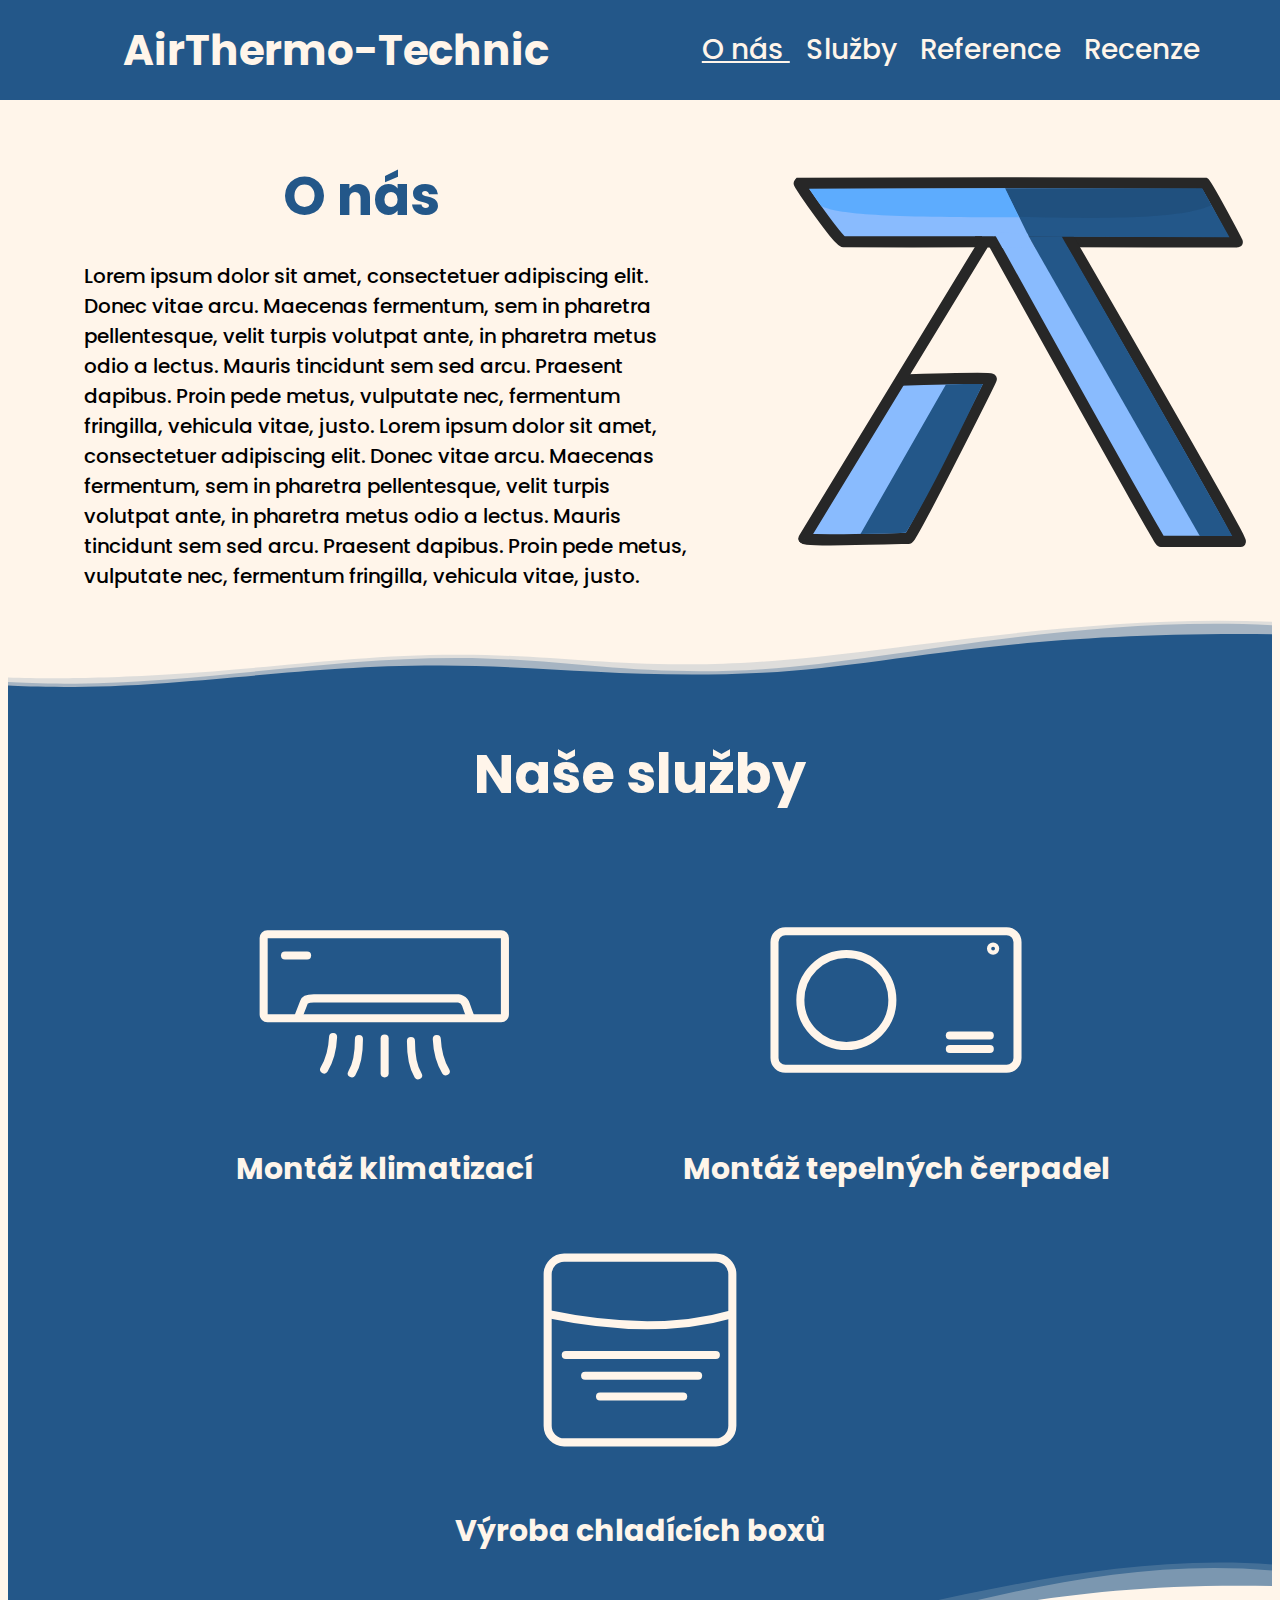
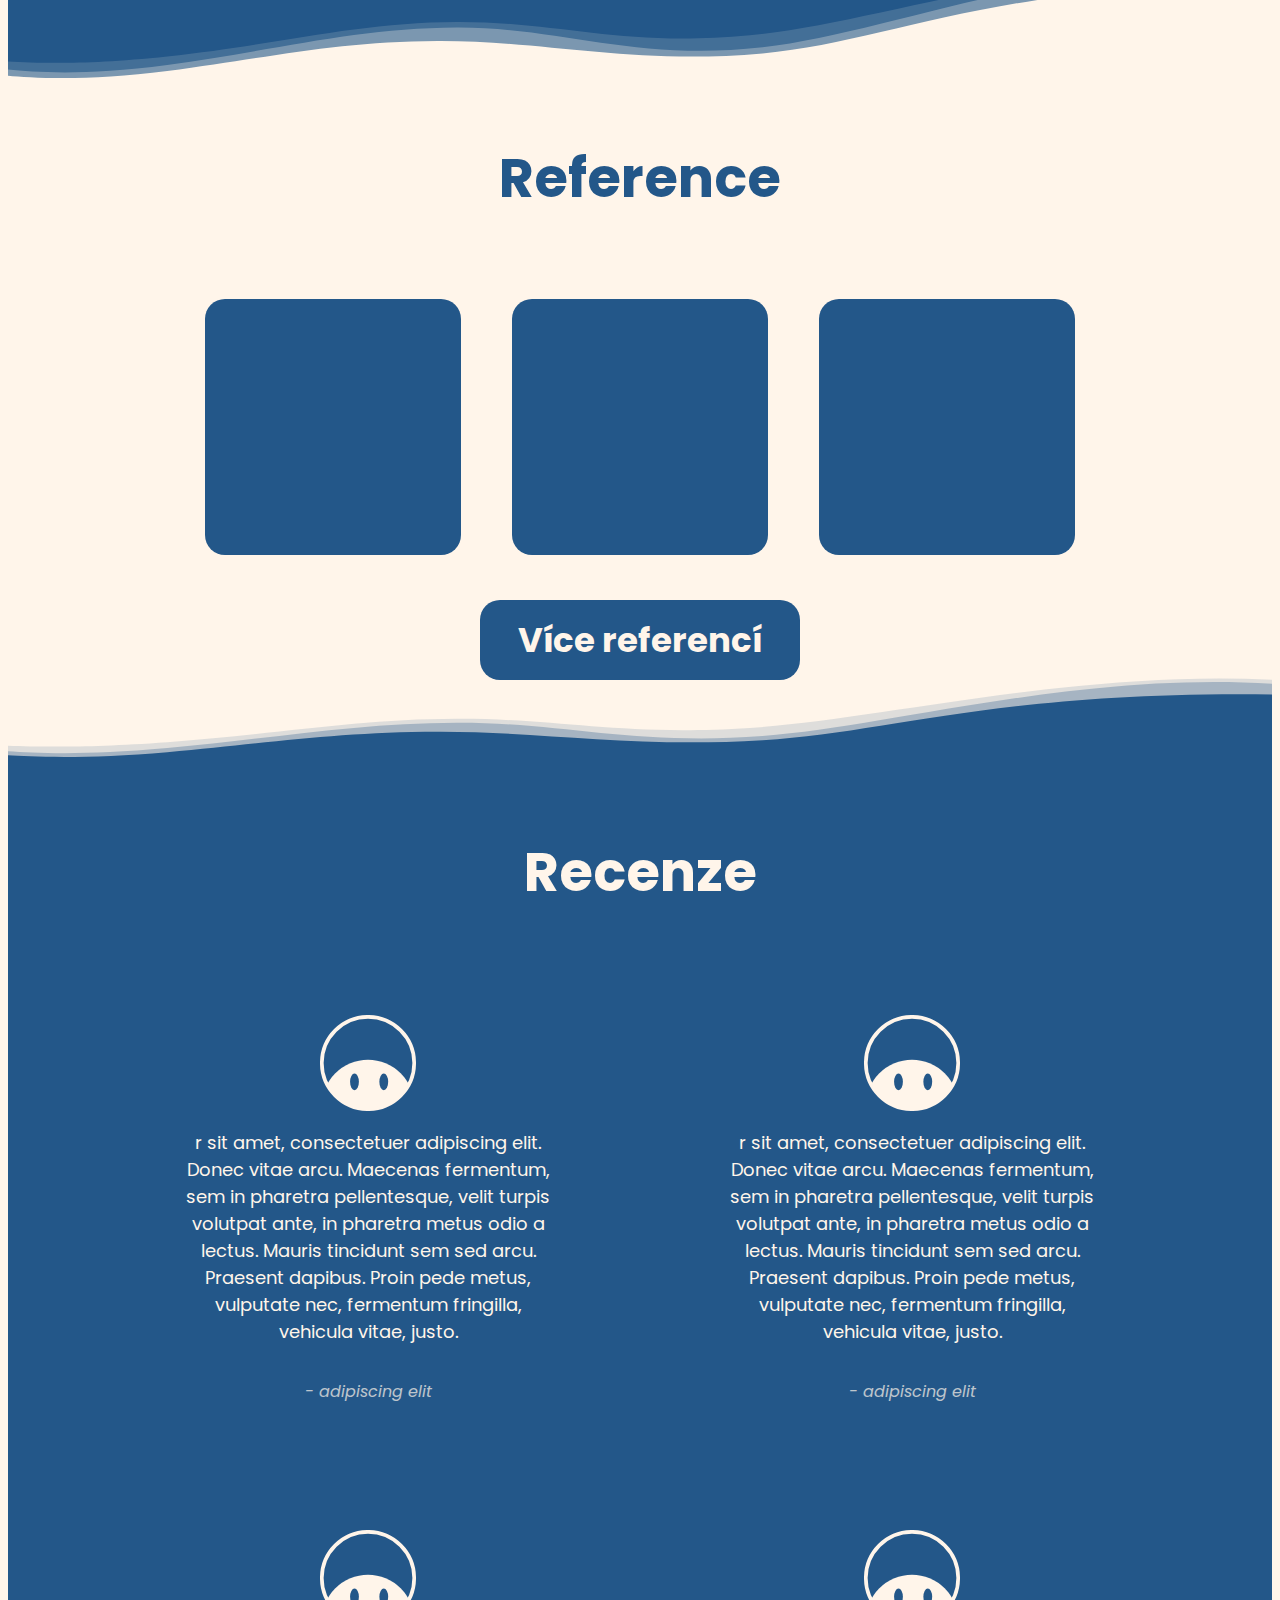
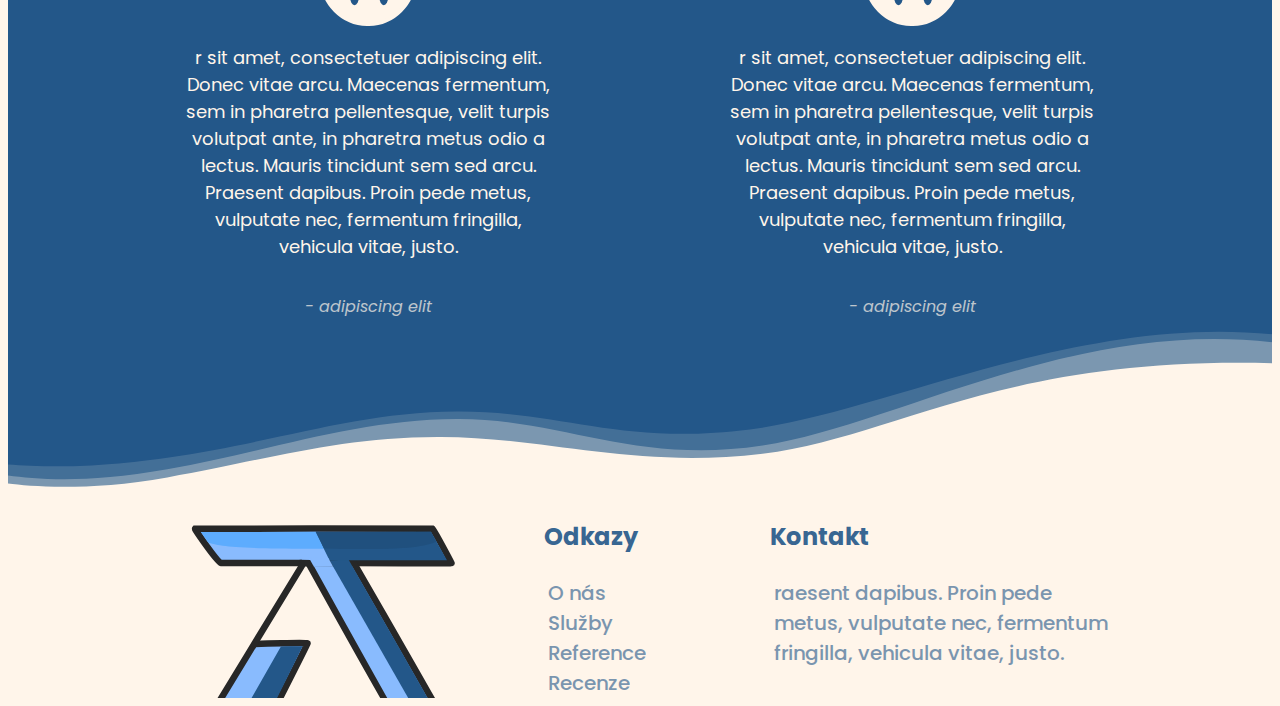
==== commit e411542f: "Added link to about us" ====
--- a/index.html
+++ b/index.html
@@ -1,5 +1,6 @@
 <!DOCTYPE html>
 <html>
+
 
 <head>
     <link rel="preconnect" href="https://fonts.googleapis.com">
@@ -14,12 +15,14 @@
     <link rel="stylesheet" href="styles/general/footer.css">
 
     <link rel="stylesheet" href="styles/specific/a-us.css">
-    <link rel="stylesheet" href="styles/specific/time.css">
-
-
+    <link rel="stylesheet" href="styles/specific/services.css">
+    <link rel="stylesheet" href="styles/specific/references.css">
+    <link rel="stylesheet" href="styles/specific/reviews.css">
 
     <meta name="viewport" content="width=device-width, initial-scale=1.0">
     <meta charset="UTF-8">
+
+
 </head>
 
 <body>
@@ -30,7 +33,7 @@
             </p>
         </div>
         <div class="r-header">
-            <a class="h-link">
+            <a class="h-link" href="https://about-us.dls8xlu6q7aze.amplifyapp.com/">
                 O nás
             </a>
             <a class="h-link">
@@ -81,61 +84,127 @@
         </svg>
 
     </div>
-    <div class="time a-c f-col">
-        <h2 class="h">Náš příběh</h2>
-        <div class="flex a-c">
-
-            <div class="f-col">
-
-                <div class="time-item one">
-                    <p class="time-h">
-                        2020
-                    </p>
-                    <p class="time-para">
-                        Lorem ipsum dolor sit amet, consectetuer
-                        adipiscing elit. Donec vitae arcu. Maecenas
-                    </p>
-                </div>
-                <div class="time-item">
-                    <p class="time-h">
-                        2020
-                    </p>
-                    <p class="time-para">
-                        Lorem ipsum dolor sit amet, consectetuer
-                        adipiscing elit. Donec vitae arcu. Maecenas
-                    </p>
-                </div>
-
-
-
-            </div>
-            <hr class="time-line">
-            <div class="f-col">
-
-                <div class="time-item two">
-                    <p class="time-h">
-                        2020
-                    </p>
-                    <p class="time-para">
-                        Lorem ipsum dolor sit amet, consectetuer
-                        adipiscing elit. Donec vitae arcu. Maecenas
-                    </p>
-                </div>
-                <div class="time-item">
-                    <p class="time-h">
-                        2020
-                    </p>
-                    <p class="time-para">
-                        Lorem ipsum dolor sit amet, consectetuer
-                        adipiscing elit. Donec vitae arcu. Maecenas
-                    </p>
-                </div>
-            </div>
-        </div>
-
-
-        <svg class=" nectar-shape-divider
-        whi" fill="" xmlns="http://www.w3.org/2000/svg" viewBox="0 0 1000 300" preserveAspectRatio="none">
+    <div class="serv f-col a-c">
+        <h2 class="h">Naše služby</h2>
+        <div class="flex wrap  j-c">
+            <div class="f-col s-item a-c ">
+                <img class="s-pic " src="pics/services-one.svg">
+                <p class="s-desc">Montáž klimatizací</p>
+            </div>
+            <div class="f-col s-item a-c ">
+                <img class="s-pic" src="pics/services-two.svg">
+                <p class="s-desc">Montáž tepelných čerpadel</p>
+            </div>
+            <div class="f-col s-item a-c">
+                <img class="s-pic" src="pics/services-three.svg">
+                <p class="s-desc">Výroba chladících boxů</p>
+            </div>
+        </div>
+        <svg class=" nectar-shape-divider
+            whi" fill="" xmlns="http://www.w3.org/2000/svg" viewBox="0 0 1000 300" preserveAspectRatio="none">
+            <path
+                d="M 1000 299 l 2 -279 c -155 -36 -310 135 -415 164 c -102.64 28.35 -149 -32 -232 -31 c -80 1 -142 53 -229 80 c -65.54 20.34 -101 15 -126 11.61 v 54.39 z">
+            </path>
+            <path
+                d="M 1000 286 l 2 -252 c -157 -43 -302 144 -405 178 c -101.11 33.38 -159 -47 -242 -46 c -80 1 -145.09 54.07 -229 87 c -65.21 25.59 -104.07 16.72 -126 10.61 v 22.39 z">
+            </path>
+            <path
+                d="M 1000 300 l 1 -230.29 c -217 -12.71 -300.47 129.15 -404 156.29 c -103 27 -174 -30 -257 -29 c -80 1 -130.09 37.07 -214 70 c -61.23 24 -108 15.61 -126 10.61 v 22.39 z">
+            </path>
+        </svg>
+
+    </div>
+    <div class="references f-col a-c">
+        <h3 class="h">Reference</h3>
+        <div class="flex ref-items j-c">
+            <div class="ref-item"></div>
+            <div class="ref-item"></div>
+            <div class="ref-item"></div>
+        </div>
+        <button class="more-ref">Více referencí</button>
+        <svg class=" nectar-shape-divider
+            bl" fill="" xmlns="http://www.w3.org/2000/svg" viewBox="0 0 1000 300" preserveAspectRatio="none">
+            <path
+                d="M 1000 299 l 2 -279 c -155 -36 -310 135 -415 164 c -102.64 28.35 -149 -32 -232 -31 c -80 1 -142 53 -229 80 c -65.54 20.34 -101 15 -126 11.61 v 54.39 z">
+            </path>
+            <path
+                d="M 1000 286 l 2 -252 c -157 -43 -302 144 -405 178 c -101.11 33.38 -159 -47 -242 -46 c -80 1 -145.09 54.07 -229 87 c -65.21 25.59 -104.07 16.72 -126 10.61 v 22.39 z">
+            </path>
+            <path
+                d="M 1000 300 l 1 -230.29 c -217 -12.71 -300.47 129.15 -404 156.29 c -103 27 -174 -30 -257 -29 c -80 1 -130.09 37.07 -214 70 c -61.23 24 -108 15.61 -126 10.61 v 22.39 z">
+            </path>
+        </svg>
+    </div>
+    <div class="reviews f-col a-c">
+        <h4 class="h">Recenze</h4>
+        <div class="flex wrap a-c j-c">
+            <div class="f-col a-c j-c review-item">
+                <img class="review-pfp" src="pics/ref-pfp.svg">
+                <p class="review-para">
+                    r sit amet, consectetuer
+                    adipiscing elit. Donec vitae arcu. Maecenas
+                    fermentum, sem in pharetra pellentesque,
+                    velit turpis volutpat ante, in pharetra metus
+                    odio a lectus. Mauris tincidunt sem sed arcu.
+                    Praesent dapibus. Proin pede metus, vulputate nec,
+                    fermentum fringilla, vehicula vitae, justo.
+                </p>
+                <p class="review-name">
+                    - adipiscing elit
+                </p>
+            </div>
+            <div class="f-col a-c j-c review-item">
+
+
+                <img class="review-pfp" src="pics/ref-pfp.svg">
+                <p class="review-para">
+                    r sit amet, consectetuer
+                    adipiscing elit. Donec vitae arcu. Maecenas
+                    fermentum, sem in pharetra pellentesque,
+                    velit turpis volutpat ante, in pharetra metus
+                    odio a lectus. Mauris tincidunt sem sed arcu.
+                    Praesent dapibus. Proin pede metus, vulputate nec,
+                    fermentum fringilla, vehicula vitae, justo.
+                </p>
+                <p class="review-name">
+                    - adipiscing elit
+                </p>
+            </div>
+            <div class="f-col a-c review-item">
+                <img class="review-pfp" src="pics/ref-pfp.svg">
+                <p class="review-para">
+                    r sit amet, consectetuer
+                    adipiscing elit. Donec vitae arcu. Maecenas
+                    fermentum, sem in pharetra pellentesque,
+                    velit turpis volutpat ante, in pharetra metus
+                    odio a lectus. Mauris tincidunt sem sed arcu.
+                    Praesent dapibus. Proin pede metus, vulputate nec,
+                    fermentum fringilla, vehicula vitae, justo.
+                </p>
+                <p class="review-name">
+                    - adipiscing elit
+                </p>
+            </div>
+            <div class="f-col a-c review-item">
+
+
+                <img class="review-pfp" src="pics/ref-pfp.svg">
+                <p class="review-para">
+                    r sit amet, consectetuer
+                    adipiscing elit. Donec vitae arcu. Maecenas
+                    fermentum, sem in pharetra pellentesque,
+                    velit turpis volutpat ante, in pharetra metus
+                    odio a lectus. Mauris tincidunt sem sed arcu.
+                    Praesent dapibus. Proin pede metus, vulputate nec,
+                    fermentum fringilla, vehicula vitae, justo.
+                </p>
+                <p class="review-name">
+                    - adipiscing elit
+                </p>
+            </div>
+        </div>
+        <svg class=" nectar-shape-divider
+            whi" fill="" xmlns="http://www.w3.org/2000/svg" viewBox="0 0 1000 300" preserveAspectRatio="none">
             <path
                 d="M 1000 299 l 2 -279 c -155 -36 -310 135 -415 164 c -102.64 28.35 -149 -32 -232 -31 c -80 1 -142 53 -229 80 c -65.54 20.34 -101 15 -126 11.61 v 54.39 z">
             </path>
@@ -184,4 +253,4 @@
     </footer>
 </body>
 
-</html>
+</html>--- a/styles/specific/services.css
+++ b/styles/specific/services.css
@@ -0,0 +1,40 @@
+.serv {
+    background-color: #235789;
+    height: fit-content;
+    position: relative;
+    padding-bottom: 100px;
+   
+}
+
+h2 {
+    color: #FFF5EA;
+
+}
+
+.s-item {
+    width: 40vw;
+    cursor: pointer;
+    border-radius: 20Px;
+    transition: 0.3s ;
+}
+
+@media (max-width: 820px) {
+    .s-item {
+        width: 50vw;
+    }
+}
+
+.s-item:hover {
+    background-color: #1e5181;
+}
+.s-pic {
+    width: 20vw;
+
+}
+
+.s-desc {
+    font-size: 30Px;
+    font-weight: 700;
+    text-align: center;
+    color: #FFF5EA;
+}--- a/styles/specific/references.css
+++ b/styles/specific/references.css
@@ -0,0 +1,40 @@
+.references {
+    position: relative;
+    padding-bottom: 80px;
+}
+
+h3 {
+    color: #235789;
+}
+
+.ref-item {
+    width: 20vw;
+    background-color: #235789;
+    height: 20vw;
+    margin: 2vw;
+    border-radius: 20Px;
+}
+
+@media (max-width: 950px) {
+    .ref-items {
+        flex-direction: column;
+    }
+
+    .ref-item {
+        width: 60vw;
+        height: 40vw;
+    }
+}
+
+.more-ref {
+    width: 320Px;
+    height: 80Px;
+    border: none;
+    border-radius: 20px;
+    background-color: #235789;
+    color: #FFF5EA;
+    font-weight: 700;
+    font-size: 34px;
+    cursor: pointer;
+    margin-top: 20px;
+}--- a/styles/specific/reviews.css
+++ b/styles/specific/reviews.css
@@ -0,0 +1,32 @@
+.reviews {
+    background-color: #235789;
+    position: relative;
+    padding-bottom: 80px;
+}
+
+h4 {
+    color: #FFF5EA;
+}
+
+.review-item {
+    width: 30vw;
+    margin: 80Px;
+    margin-top: 30px;
+}
+
+.review-para {
+    color: #FFF5EA;
+    font-size: 18px;
+    text-align: center;
+}
+
+
+.review-pfp {
+    width: 25%;
+ 
+}
+.review-name {
+    color: #FFF5EA;
+    font-style: italic;
+    opacity: 0.7;
+}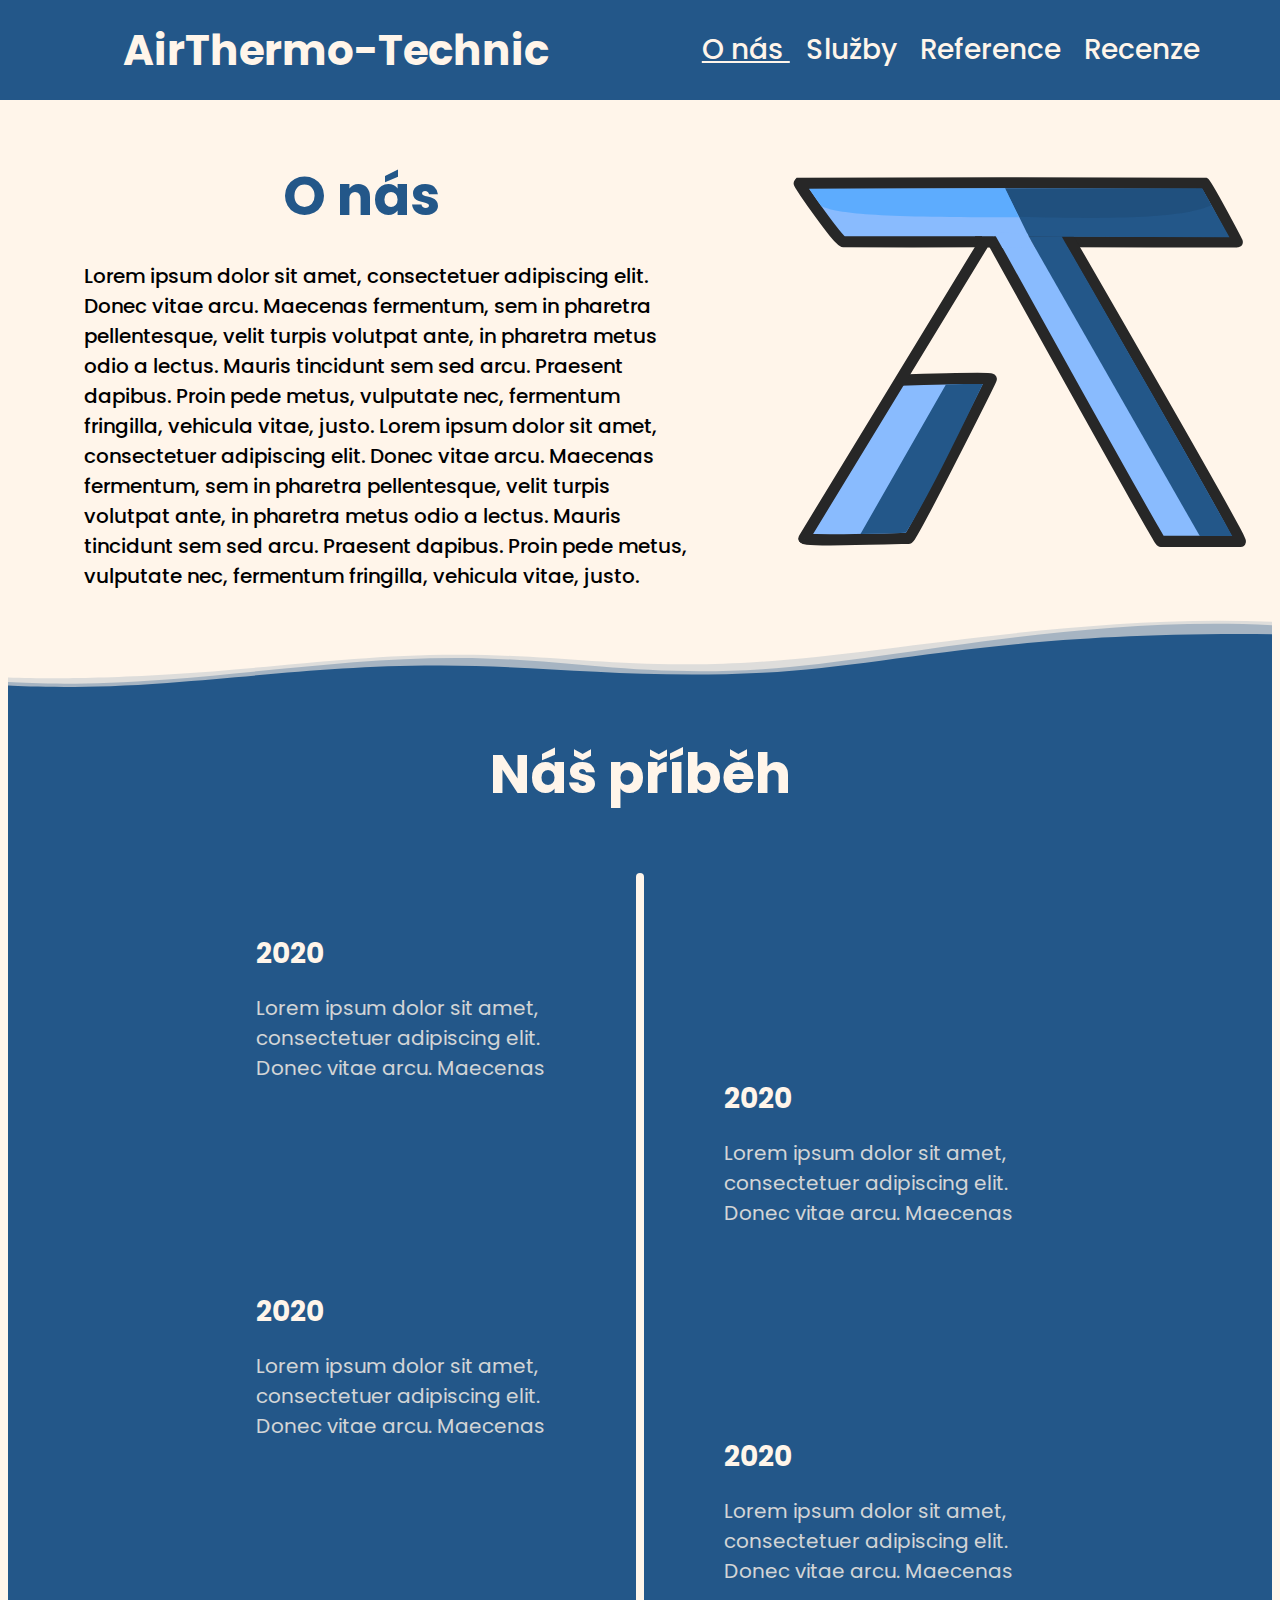
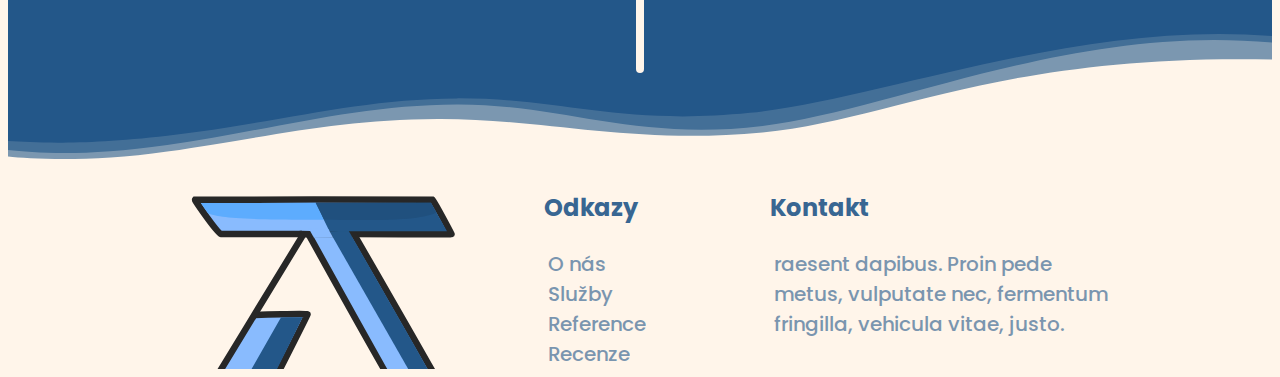
==== commit 316125a3: "Merge branch 'About-us'" ====
--- a/index.html
+++ b/index.html
@@ -1,6 +1,5 @@
 <!DOCTYPE html>
 <html>
-
 
 <head>
     <link rel="preconnect" href="https://fonts.googleapis.com">
@@ -15,14 +14,12 @@
     <link rel="stylesheet" href="styles/general/footer.css">
 
     <link rel="stylesheet" href="styles/specific/a-us.css">
-    <link rel="stylesheet" href="styles/specific/services.css">
-    <link rel="stylesheet" href="styles/specific/references.css">
-    <link rel="stylesheet" href="styles/specific/reviews.css">
+    <link rel="stylesheet" href="styles/specific/time.css">
+
+
 
     <meta name="viewport" content="width=device-width, initial-scale=1.0">
     <meta charset="UTF-8">
-
-
 </head>
 
 <body>
@@ -84,127 +81,61 @@
         </svg>
 
     </div>
-    <div class="serv f-col a-c">
-        <h2 class="h">Naše služby</h2>
-        <div class="flex wrap  j-c">
-            <div class="f-col s-item a-c ">
-                <img class="s-pic " src="pics/services-one.svg">
-                <p class="s-desc">Montáž klimatizací</p>
+    <div class="time a-c f-col">
+        <h2 class="h">Náš příběh</h2>
+        <div class="flex a-c">
+
+            <div class="f-col">
+
+                <div class="time-item one">
+                    <p class="time-h">
+                        2020
+                    </p>
+                    <p class="time-para">
+                        Lorem ipsum dolor sit amet, consectetuer
+                        adipiscing elit. Donec vitae arcu. Maecenas
+                    </p>
+                </div>
+                <div class="time-item">
+                    <p class="time-h">
+                        2020
+                    </p>
+                    <p class="time-para">
+                        Lorem ipsum dolor sit amet, consectetuer
+                        adipiscing elit. Donec vitae arcu. Maecenas
+                    </p>
+                </div>
+
+
+
             </div>
-            <div class="f-col s-item a-c ">
-                <img class="s-pic" src="pics/services-two.svg">
-                <p class="s-desc">Montáž tepelných čerpadel</p>
-            </div>
-            <div class="f-col s-item a-c">
-                <img class="s-pic" src="pics/services-three.svg">
-                <p class="s-desc">Výroba chladících boxů</p>
+            <hr class="time-line">
+            <div class="f-col">
+
+                <div class="time-item two">
+                    <p class="time-h">
+                        2020
+                    </p>
+                    <p class="time-para">
+                        Lorem ipsum dolor sit amet, consectetuer
+                        adipiscing elit. Donec vitae arcu. Maecenas
+                    </p>
+                </div>
+                <div class="time-item">
+                    <p class="time-h">
+                        2020
+                    </p>
+                    <p class="time-para">
+                        Lorem ipsum dolor sit amet, consectetuer
+                        adipiscing elit. Donec vitae arcu. Maecenas
+                    </p>
+                </div>
             </div>
         </div>
-        <svg class=" nectar-shape-divider
-            whi" fill="" xmlns="http://www.w3.org/2000/svg" viewBox="0 0 1000 300" preserveAspectRatio="none">
-            <path
-                d="M 1000 299 l 2 -279 c -155 -36 -310 135 -415 164 c -102.64 28.35 -149 -32 -232 -31 c -80 1 -142 53 -229 80 c -65.54 20.34 -101 15 -126 11.61 v 54.39 z">
-            </path>
-            <path
-                d="M 1000 286 l 2 -252 c -157 -43 -302 144 -405 178 c -101.11 33.38 -159 -47 -242 -46 c -80 1 -145.09 54.07 -229 87 c -65.21 25.59 -104.07 16.72 -126 10.61 v 22.39 z">
-            </path>
-            <path
-                d="M 1000 300 l 1 -230.29 c -217 -12.71 -300.47 129.15 -404 156.29 c -103 27 -174 -30 -257 -29 c -80 1 -130.09 37.07 -214 70 c -61.23 24 -108 15.61 -126 10.61 v 22.39 z">
-            </path>
-        </svg>
-
-    </div>
-    <div class="references f-col a-c">
-        <h3 class="h">Reference</h3>
-        <div class="flex ref-items j-c">
-            <div class="ref-item"></div>
-            <div class="ref-item"></div>
-            <div class="ref-item"></div>
-        </div>
-        <button class="more-ref">Více referencí</button>
-        <svg class=" nectar-shape-divider
-            bl" fill="" xmlns="http://www.w3.org/2000/svg" viewBox="0 0 1000 300" preserveAspectRatio="none">
-            <path
-                d="M 1000 299 l 2 -279 c -155 -36 -310 135 -415 164 c -102.64 28.35 -149 -32 -232 -31 c -80 1 -142 53 -229 80 c -65.54 20.34 -101 15 -126 11.61 v 54.39 z">
-            </path>
-            <path
-                d="M 1000 286 l 2 -252 c -157 -43 -302 144 -405 178 c -101.11 33.38 -159 -47 -242 -46 c -80 1 -145.09 54.07 -229 87 c -65.21 25.59 -104.07 16.72 -126 10.61 v 22.39 z">
-            </path>
-            <path
-                d="M 1000 300 l 1 -230.29 c -217 -12.71 -300.47 129.15 -404 156.29 c -103 27 -174 -30 -257 -29 c -80 1 -130.09 37.07 -214 70 c -61.23 24 -108 15.61 -126 10.61 v 22.39 z">
-            </path>
-        </svg>
-    </div>
-    <div class="reviews f-col a-c">
-        <h4 class="h">Recenze</h4>
-        <div class="flex wrap a-c j-c">
-            <div class="f-col a-c j-c review-item">
-                <img class="review-pfp" src="pics/ref-pfp.svg">
-                <p class="review-para">
-                    r sit amet, consectetuer
-                    adipiscing elit. Donec vitae arcu. Maecenas
-                    fermentum, sem in pharetra pellentesque,
-                    velit turpis volutpat ante, in pharetra metus
-                    odio a lectus. Mauris tincidunt sem sed arcu.
-                    Praesent dapibus. Proin pede metus, vulputate nec,
-                    fermentum fringilla, vehicula vitae, justo.
-                </p>
-                <p class="review-name">
-                    - adipiscing elit
-                </p>
-            </div>
-            <div class="f-col a-c j-c review-item">
 
 
-                <img class="review-pfp" src="pics/ref-pfp.svg">
-                <p class="review-para">
-                    r sit amet, consectetuer
-                    adipiscing elit. Donec vitae arcu. Maecenas
-                    fermentum, sem in pharetra pellentesque,
-                    velit turpis volutpat ante, in pharetra metus
-                    odio a lectus. Mauris tincidunt sem sed arcu.
-                    Praesent dapibus. Proin pede metus, vulputate nec,
-                    fermentum fringilla, vehicula vitae, justo.
-                </p>
-                <p class="review-name">
-                    - adipiscing elit
-                </p>
-            </div>
-            <div class="f-col a-c review-item">
-                <img class="review-pfp" src="pics/ref-pfp.svg">
-                <p class="review-para">
-                    r sit amet, consectetuer
-                    adipiscing elit. Donec vitae arcu. Maecenas
-                    fermentum, sem in pharetra pellentesque,
-                    velit turpis volutpat ante, in pharetra metus
-                    odio a lectus. Mauris tincidunt sem sed arcu.
-                    Praesent dapibus. Proin pede metus, vulputate nec,
-                    fermentum fringilla, vehicula vitae, justo.
-                </p>
-                <p class="review-name">
-                    - adipiscing elit
-                </p>
-            </div>
-            <div class="f-col a-c review-item">
-
-
-                <img class="review-pfp" src="pics/ref-pfp.svg">
-                <p class="review-para">
-                    r sit amet, consectetuer
-                    adipiscing elit. Donec vitae arcu. Maecenas
-                    fermentum, sem in pharetra pellentesque,
-                    velit turpis volutpat ante, in pharetra metus
-                    odio a lectus. Mauris tincidunt sem sed arcu.
-                    Praesent dapibus. Proin pede metus, vulputate nec,
-                    fermentum fringilla, vehicula vitae, justo.
-                </p>
-                <p class="review-name">
-                    - adipiscing elit
-                </p>
-            </div>
-        </div>
         <svg class=" nectar-shape-divider
-            whi" fill="" xmlns="http://www.w3.org/2000/svg" viewBox="0 0 1000 300" preserveAspectRatio="none">
+        whi" fill="" xmlns="http://www.w3.org/2000/svg" viewBox="0 0 1000 300" preserveAspectRatio="none">
             <path
                 d="M 1000 299 l 2 -279 c -155 -36 -310 135 -415 164 c -102.64 28.35 -149 -32 -232 -31 c -80 1 -142 53 -229 80 c -65.54 20.34 -101 15 -126 11.61 v 54.39 z">
             </path>
@@ -253,4 +184,4 @@
     </footer>
 </body>
 
-</html>+</html>
--- a/styles/specific/time.css
+++ b/styles/specific/time.css
@@ -0,0 +1,43 @@
+.time {
+    background-color: #235789;
+    position: relative;
+    padding-bottom: 80px;
+}
+
+h2 {
+    color: #FFF5EA;
+}
+
+.time-line {
+    height: 800px;
+    width: 8px;
+    border: none;
+    background-color: #FFF5EA;
+    border-radius: 4px;
+}
+
+.time-item {
+    margin: 80px;
+  
+}
+
+.one {
+    margin-top: -100px;
+}
+
+.two {
+    margin-top: 190px;
+}
+.time-h {
+    color: #FFF5EA;
+    font-size: 28px;
+    font-weight: 700;
+}
+
+.time-para {
+    max-width: 300px;
+    color: #FFF5EA;
+    opacity: 0.8;
+    font-size: 20px;
+    margin-top: -10px;
+}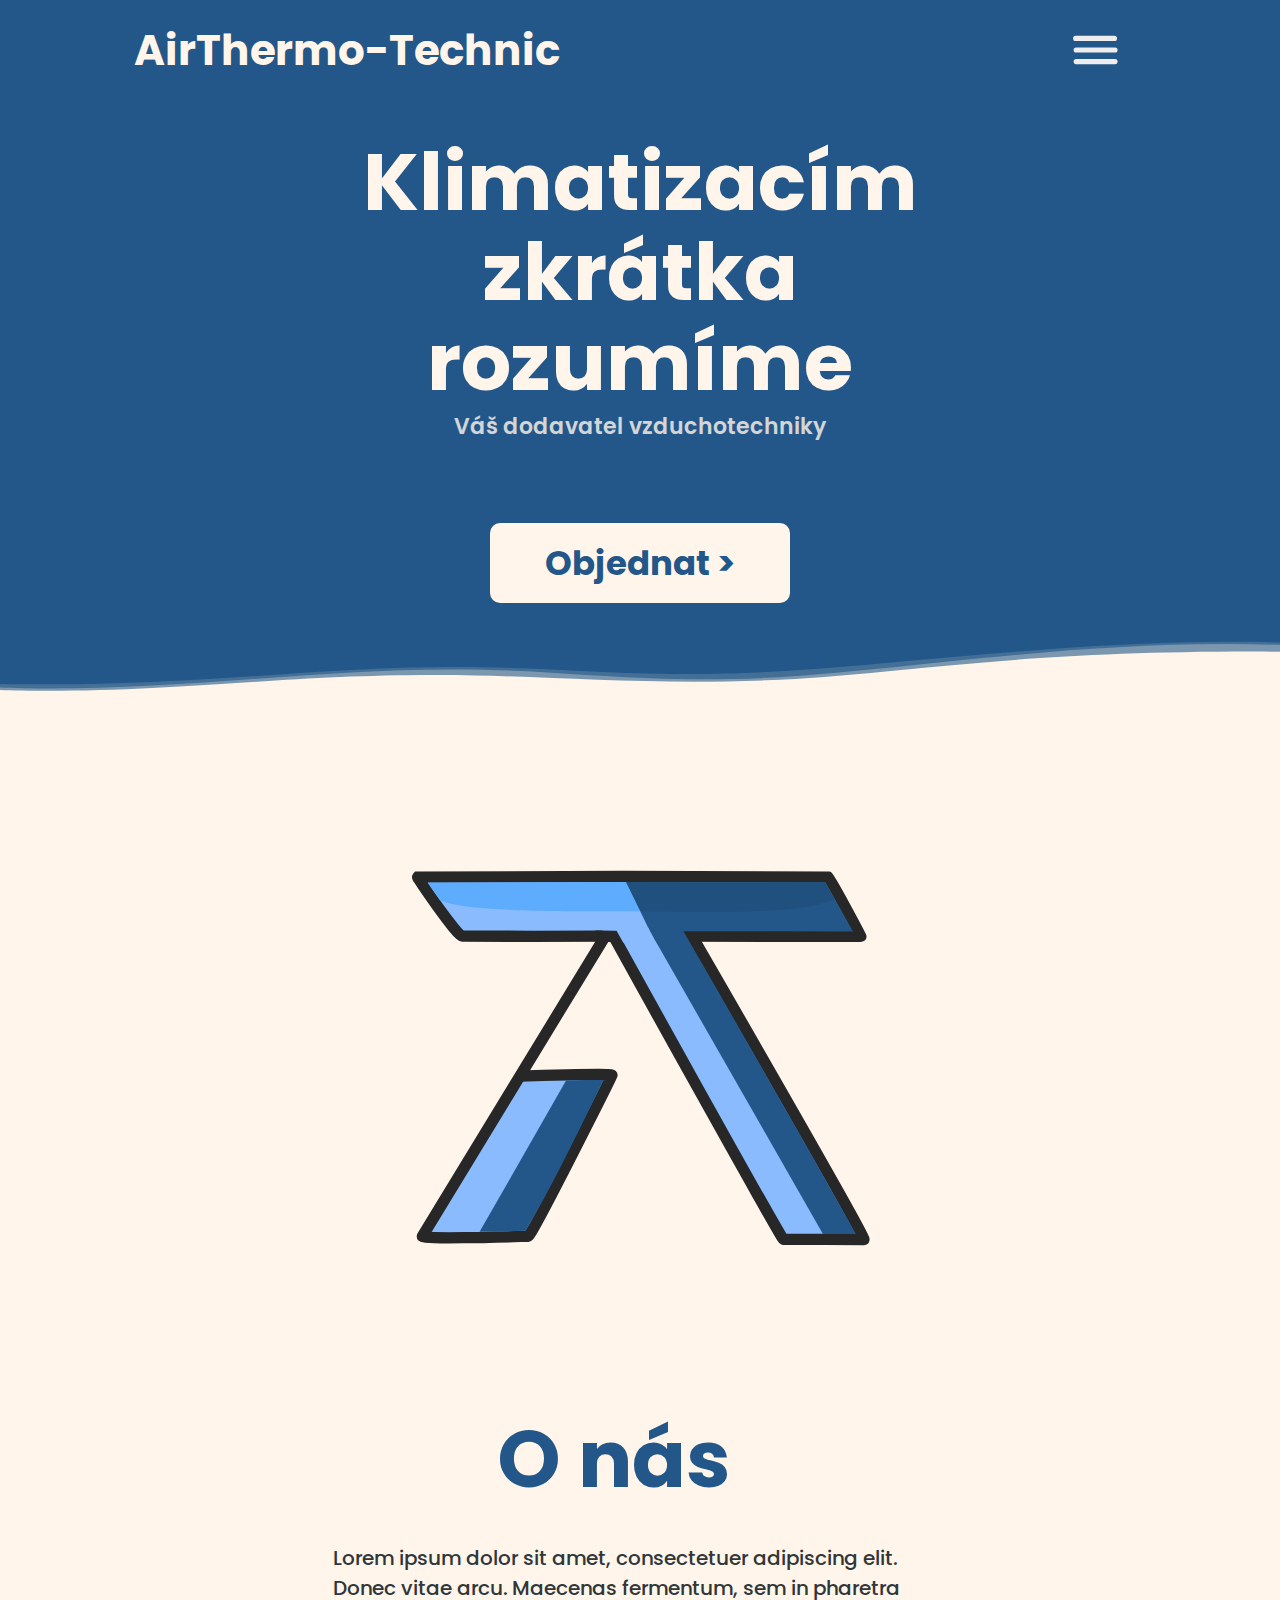
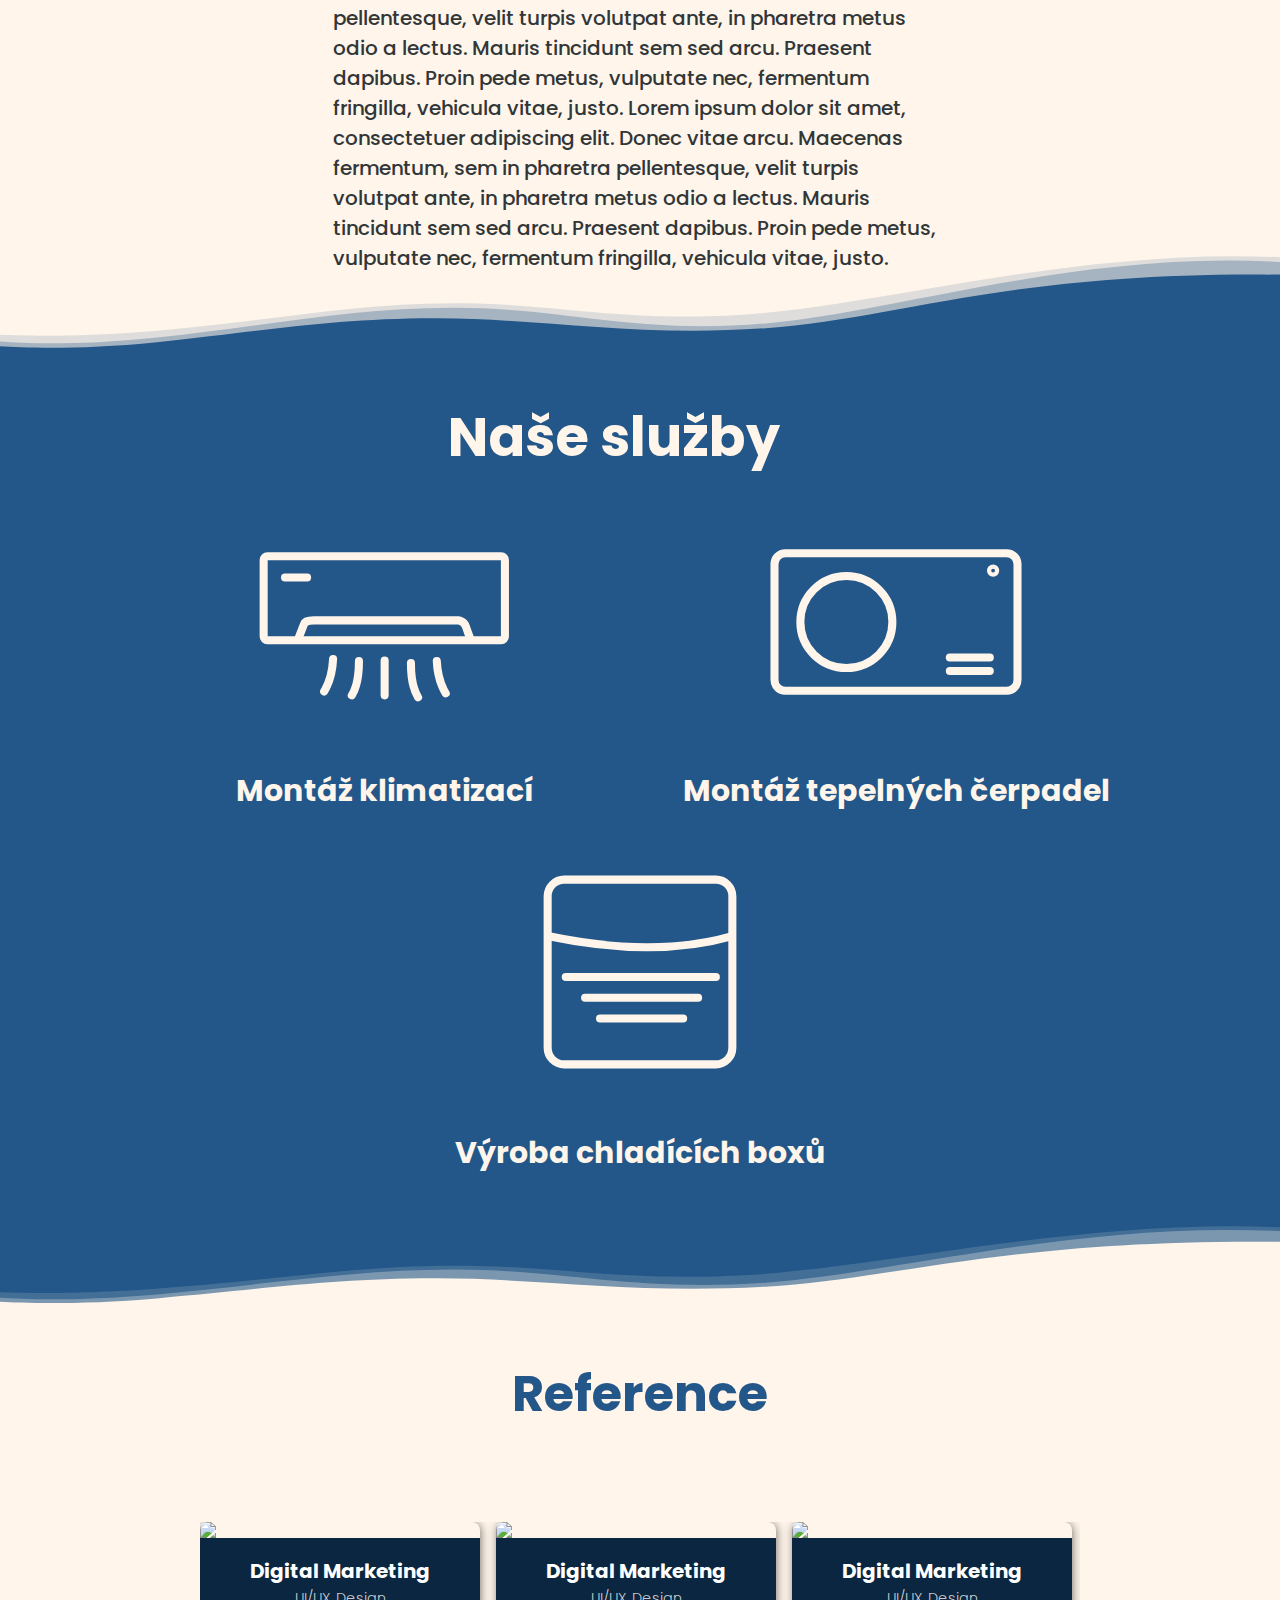
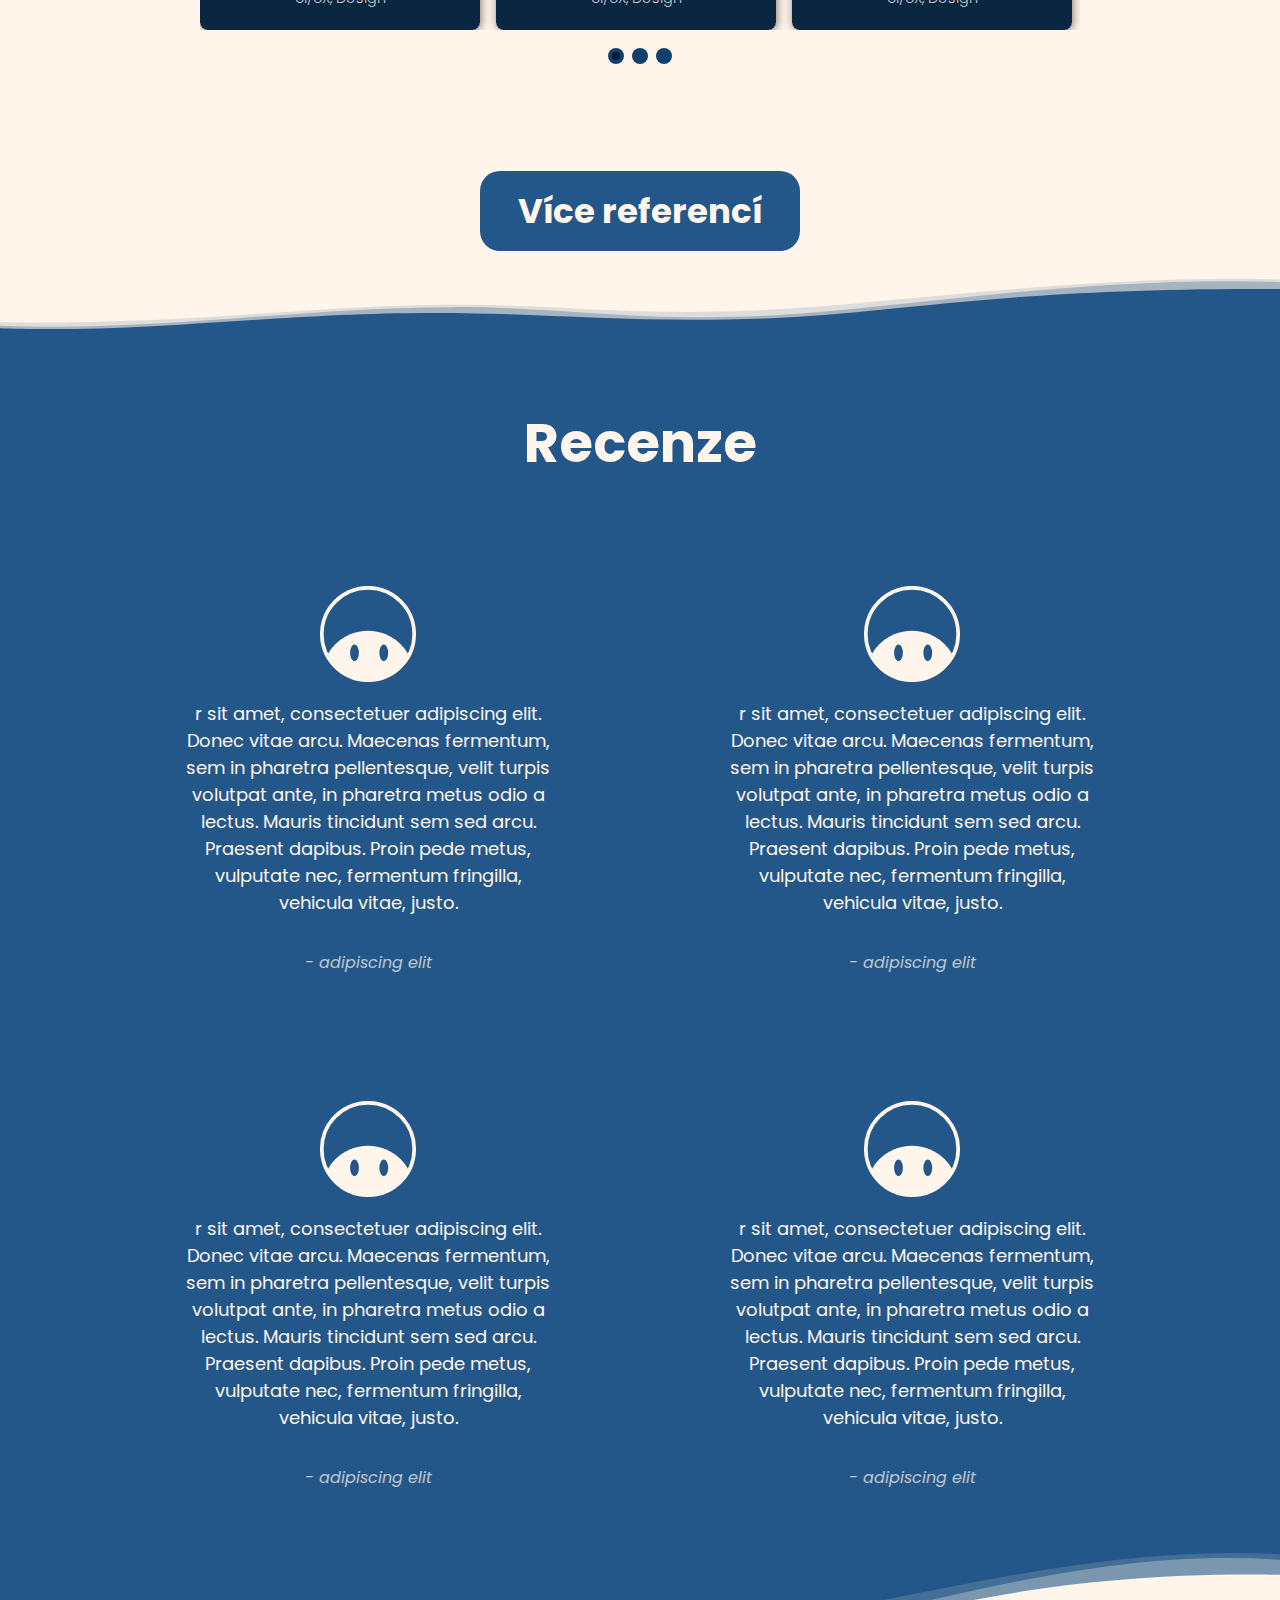
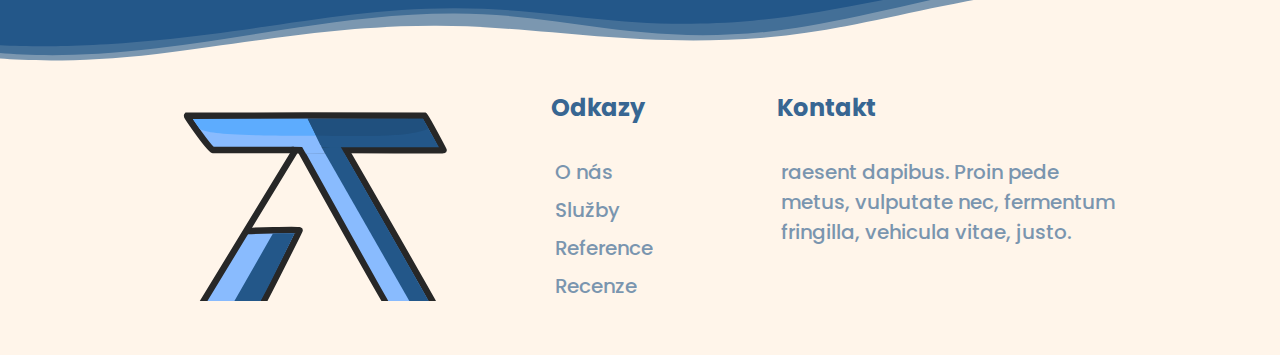
==== commit 36e73d0b: "Added pages and burger menu" ====
--- a/index.html
+++ b/index.html
@@ -3,26 +3,36 @@
 
 <head>
     <link rel="preconnect" href="https://fonts.googleapis.com">
-    <link rel="preconnect" href="https://fonts.gstatic.com" crossorigin>
+    <link rel="preconnect" href="https://fonts.gstatic.com" crossorigin="">
     <link
-        href="https://fonts.googleapis.com/css2?family=Montserrat:ital,wght@0,100..900;1,100..900&family=Poppins:ital,wght@0,100;0,200;0,300;0,400;0,500;0,600;0,700;0,800;0,900;1,100;1,200;1,300;1,400;1,500;1,600;1,700;1,800;1,900&display=swap"
+        href="https://fonts.googleapis.com/css2?family=Montserrat:ital,wght@0,100..900;1,100..900&amp;family=Poppins:ital,wght@0,100;0,200;0,300;0,400;0,500;0,600;0,700;0,800;0,900;1,100;1,200;1,300;1,400;1,500;1,600;1,700;1,800;1,900&amp;display=swap"
         rel="stylesheet">
 
     <link rel="stylesheet" href="styles/general/general.css">
     <link rel="stylesheet" href="styles/general/header.css">
     <link rel="stylesheet" href="styles/general/path-elem.css">
     <link rel="stylesheet" href="styles/general/footer.css">
+    <link rel="stylesheet" href="styles/general/burger.css">
+
+    <link rel="stylesheet" href="styles/specific/index-head.css">
 
     <link rel="stylesheet" href="styles/specific/a-us.css">
-    <link rel="stylesheet" href="styles/specific/time.css">
-
-
+    <link rel="stylesheet" href="styles/specific/services.css">
+    <link rel="stylesheet" href="styles/specific/references.css">
+    <link rel="stylesheet" href="styles/specific/reviews.css">
+    <link rel="stylesheet" href="styles/specific/carousel.css">
 
     <meta name="viewport" content="width=device-width, initial-scale=1.0">
     <meta charset="UTF-8">
+
+
 </head>
 
 <body>
+    <a href="https://airthermo.cz/objednat/">
+        <button class="sta-but b-blue white">Objednat ></button>
+    </a>
+
     <header class="flex a-c s-around">
         <div class="l-head">
             <p class="h-head">
@@ -30,24 +40,63 @@
             </p>
         </div>
         <div class="r-header">
-            <a class="h-link" href="https://about-us.dls8xlu6q7aze.amplifyapp.com/">
+            <a class="h-link" href="https://airthermo.cz/onás/">
                 O nás
             </a>
-            <a class="h-link">
-                Služby
+            <a class="h-link" href="https://airthermo.cz/služby/">
+                služby
             </a>
-            <a class="h-link">
+            <a class="h-link" href="https://airthermo.cz/reference/">
                 Reference
             </a>
-            <a class="h-link">
-                Recenze
+            <a class="h-link" href="https://airthermo.cz/kontakty/">
+                Kontakty
             </a>
-        </div>
+
+        </div>
+        <button class="burger" id="burger-menu" onclick="toggleMenu()"></button>
+        <div class="background"></div>
+        <div class="menu">
+            <nav>
+                <a style="animation-delay: 0.2s" href="https://airthermo.cz/onás/">Služby</a>
+                <a style="animation-delay: 0.2s" href="https://airthermo.cz/služby/">Služby</a>
+
+                <a style="animation-delay: 0.4s" href="https://airthermo.cz/reference/">Reference</a>
+
+                <a style="animation-delay: 0.5s" href="https://airthermo.cz/kontakty/">Kontakty</a>
+                <a style="animation-delay: 0.5s" href="https://airthermo.cz/objednat/" class="no-dec">
+                    <button class="burger-button b-blue white no-dec">
+                        Objednat >
+                    </button>
+                </a>
+
+            </nav>
+        </div>
+        <script type="text/javascript">
+            const toggleMenu = () => document.body.classList.toggle("open");
+        </script>
     </header>
+    <div class="index-header b-blue f-col a-c j-c">
+        <h1 class="white t-cen">Klimatizacím zkrátka rozumíme</h1>
+        <p class="index-header-subhead t-cen white">Váš dodavatel vzduchotechniky</p>
+        <button class="index-but b-white blue">Objednat ></button>
+        <svg class=" nectar-shape-divider
+        whi" fill="" xmlns="http://www.w3.org/2000/svg" viewBox="0 0 1000 300" preserveAspectRatio="none">
+            <path
+                d="M 1000 299 l 2 -279 c -155 -36 -310 135 -415 164 c -102.64 28.35 -149 -32 -232 -31 c -80 1 -142 53 -229 80 c -65.54 20.34 -101 15 -126 11.61 v 54.39 z">
+            </path>
+            <path
+                d="M 1000 286 l 2 -252 c -157 -43 -302 144 -405 178 c -101.11 33.38 -159 -47 -242 -46 c -80 1 -145.09 54.07 -229 87 c -65.21 25.59 -104.07 16.72 -126 10.61 v 22.39 z">
+            </path>
+            <path
+                d="M 1000 300 l 1 -230.29 c -217 -12.71 -300.47 129.15 -404 156.29 c -103 27 -174 -30 -257 -29 c -80 1 -130.09 37.07 -214 70 c -61.23 24 -108 15.61 -126 10.61 v 22.39 z">
+            </path>
+        </svg>
+    </div>
     <div class="a-us flex">
         <div class="l-a-us f-col a-c">
-            <h1 class="h">O nás</h1>
-            <p class="a-us-text">
+            <h2 class="blue">O nás</h2>
+            <p class="a-us-text black">
                 Lorem ipsum dolor sit amet, consectetuer
                 adipiscing elit. Donec vitae arcu. Maecenas
                 fermentum, sem in pharetra pellentesque,
@@ -81,61 +130,279 @@
         </svg>
 
     </div>
-    <div class="time a-c f-col">
-        <h2 class="h">Náš příběh</h2>
-        <div class="flex a-c">
-
-            <div class="f-col">
-
-                <div class="time-item one">
-                    <p class="time-h">
-                        2020
-                    </p>
-                    <p class="time-para">
-                        Lorem ipsum dolor sit amet, consectetuer
-                        adipiscing elit. Donec vitae arcu. Maecenas
-                    </p>
+    <div class="serv f-col a-c">
+        <h2 class="h">Naše služby</h2>
+        <div class="flex wrap  j-c">
+            <div class="f-col s-item a-c ">
+                <img class="s-pic " src="pics/services-one.svg">
+                <p class="s-desc">Montáž klimatizací</p>
+            </div>
+            <div class="f-col s-item a-c ">
+                <img class="s-pic" src="pics/services-two.svg">
+                <p class="s-desc">Montáž tepelných čerpadel</p>
+            </div>
+            <div class="f-col s-item a-c">
+                <img class="s-pic" src="pics/services-three.svg">
+                <p class="s-desc">Výroba chladících boxů</p>
+            </div>
+        </div>
+        <svg class=" nectar-shape-divider
+            whi" fill="" xmlns="http://www.w3.org/2000/svg" viewBox="0 0 1000 300" preserveAspectRatio="none">
+            <path
+                d="M 1000 299 l 2 -279 c -155 -36 -310 135 -415 164 c -102.64 28.35 -149 -32 -232 -31 c -80 1 -142 53 -229 80 c -65.54 20.34 -101 15 -126 11.61 v 54.39 z">
+            </path>
+            <path
+                d="M 1000 286 l 2 -252 c -157 -43 -302 144 -405 178 c -101.11 33.38 -159 -47 -242 -46 c -80 1 -145.09 54.07 -229 87 c -65.21 25.59 -104.07 16.72 -126 10.61 v 22.39 z">
+            </path>
+            <path
+                d="M 1000 300 l 1 -230.29 c -217 -12.71 -300.47 129.15 -404 156.29 c -103 27 -174 -30 -257 -29 c -80 1 -130.09 37.07 -214 70 c -61.23 24 -108 15.61 -126 10.61 v 22.39 z">
+            </path>
+        </svg>
+
+    </div>
+    <div class="references f-col a-c">
+        <h3 class="blue">Reference</h3>
+        <div class="center">
+            <div class="wrapper">
+                <div class="inner">
+                    <div class="card">
+                        <img src="https://colorlib.com/preview/theme/seogo/img/case_study/1.png">
+                        <div class="content">
+                            <p class="h1">Digital Marketing</p>
+                            <p class="h3">UI/UX, Design</h3>
+                        </div>
+                    </div>
+                    <div class="card">
+                        <img src="https://colorlib.com/preview/theme/seogo/img/case_study/2.png">
+                        <div class="content">
+                            <p class="h1">Digital Marketing</p>
+                            <p class="h3">UI/UX, Design</h3>
+                        </div>
+                    </div>
+                    <div class="card">
+                        <img src="https://colorlib.com/preview/theme/seogo/img/case_study/3.png">
+                        <div class="content">
+                            <p class="h1">Digital Marketing</p>
+                            <p class="h3">UI/UX, Design</h3>
+                        </div>
+                    </div>
+                    <div class="card">
+                        <img src="https://colorlib.com/preview/theme/seogo/img/case_study/1.png">
+                        <div class="content">
+                            <p class="h1">Digital Marketing</p>
+                            <p class="h3">UI/UX, Design</h3>
+                        </div>
+                    </div>
+                    <div class="card">
+                        <img src="https://colorlib.com/preview/theme/seogo/img/case_study/2.png">
+                        <div class="content">
+                            <p class="h1">Digital Marketing</p>
+                            <p class="h3">UI/UX, Design</h3>
+                        </div>
+                    </div>
+                    <div class="card">
+                        <img src="https://colorlib.com/preview/theme/seogo/img/case_study/3.png">
+                        <div class="content">
+                            <p class="h1">Digital Marketing</p>
+                            <p class="h3">UI/UX, Design</h3>
+                        </div>
+                    </div>
+                    <div class="card">
+                        <img src="https://colorlib.com/preview/theme/seogo/img/case_study/1.png">
+                        <div class="content">
+                            <p class="h1">Digital Marketing</p>
+                            <p class="h3">UI/UX, Design</h3>
+                        </div>
+                    </div>
+                    <div class="card">
+                        <img src="https://colorlib.com/preview/theme/seogo/img/case_study/2.png">
+                        <div class="content">
+                            <p class="h1">Digital Marketing</p>
+                            <p class="h3">UI/UX, Design</h3>
+                        </div>
+                    </div>
+                    <div class="card">
+                        <img src="https://colorlib.com/preview/theme/seogo/img/case_study/3.png">
+                        <div class="content">
+                            <p class="h1">Digital Marketing</p>
+                            <p class="h3">UI/UX, Design</h3>
+                        </div>
+                    </div>
                 </div>
-                <div class="time-item">
-                    <p class="time-h">
-                        2020
-                    </p>
-                    <p class="time-para">
-                        Lorem ipsum dolor sit amet, consectetuer
-                        adipiscing elit. Donec vitae arcu. Maecenas
-                    </p>
+            </div>
+
+            <div class="map">
+                <button class="active first"></button>
+                <button class="second"></button>
+                <button class="third"></button>
+
+            </div>
+        </div>
+        <div class="center hidden">
+            <div class="wrapper hidden">
+                <div class="inner-hidden">
+                    <div class="card">
+                        <img src="https://colorlib.com/preview/theme/seogo/img/case_study/1.png">
+                        <div class="content">
+                            <h1>Product Design</h1>
+                            <h3>UI/UX, Design</h3>
+                        </div>
+                    </div>
+                    <div class="card">
+                        <img src="https://colorlib.com/preview/theme/seogo/img/case_study/2.png">
+                        <div class="content">
+                            <h1>Custom Website</h1>
+                            <h3>UI/UX, Design</h3>
+                        </div>
+                    </div>
+                    <div class="card">
+                        <img src="https://colorlib.com/preview/theme/seogo/img/case_study/3.png">
+                        <div class="content">
+                            <h1>Digital Marketing</h1>
+                            <h3>UI/UX, Design</h3>
+                        </div>
+                    </div>
+                    <div class="card">
+                        <img src="https://colorlib.com/preview/theme/seogo/img/case_study/1.png">
+                        <div class="content">
+                            <h1>Digital Marketing</h1>
+                            <h3>UI/UX, Design</h3>
+                        </div>
+                    </div>
+                    <div class="card">
+                        <img src="https://colorlib.com/preview/theme/seogo/img/case_study/2.png">
+                        <div class="content">
+                            <h1>Digital Marketing</h1>
+                            <h3>UI/UX, Design</h3>
+                        </div>
+                    </div>
+                    <div class="card">
+                        <img src="https://colorlib.com/preview/theme/seogo/img/case_study/3.png">
+                        <div class="content">
+                            <h1>Digital Marketing</h1>
+                            <h3>UI/UX, Design</h3>
+                        </div>
+                    </div>
+                    <div class="card">
+                        <img src="https://colorlib.com/preview/theme/seogo/img/case_study/1.png">
+                        <div class="content">
+                            <h1>Digital Marketing</h1>
+                            <h3>UI/UX, Design</h3>
+                        </div>
+                    </div>
+                    <div class="card">
+                        <img src="https://colorlib.com/preview/theme/seogo/img/case_study/2.png">
+                        <div class="content">
+                            <h1>Digital Marketing</h1>
+                            <h3>UI/UX, Design</h3>
+                        </div>
+                    </div>
+                    <div class="card">
+                        <img src="https://colorlib.com/preview/theme/seogo/img/case_study/3.png">
+                        <div class="content">
+                            <h1>Digital Marketing</h1>
+                            <h3>UI/UX, Design</h3>
+                        </div>
+                    </div>
                 </div>
-
-
-
-            </div>
-            <hr class="time-line">
-            <div class="f-col">
-
-                <div class="time-item two">
-                    <p class="time-h">
-                        2020
-                    </p>
-                    <p class="time-para">
-                        Lorem ipsum dolor sit amet, consectetuer
-                        adipiscing elit. Donec vitae arcu. Maecenas
-                    </p>
-                </div>
-                <div class="time-item">
-                    <p class="time-h">
-                        2020
-                    </p>
-                    <p class="time-para">
-                        Lorem ipsum dolor sit amet, consectetuer
-                        adipiscing elit. Donec vitae arcu. Maecenas
-                    </p>
-                </div>
-            </div>
-        </div>
-
-
+            </div>
+
+            <div class="map-hidden">
+                <button class="active first-2"></button>
+                <button class="second-2"></button>
+                <button class="third-2"></button>
+                <button class="fourth-2"></button>
+                <button class="fifth-2"></button>
+                <button class="sixth-2"></button>
+                <button class="seventh-2"></button>
+                <button class="eigth-2"></button>
+                <button class="nineth-2"></button>
+            </div>
+        </div>
+        <button class="more-ref">Více referencí</button>
         <svg class=" nectar-shape-divider
-        whi" fill="" xmlns="http://www.w3.org/2000/svg" viewBox="0 0 1000 300" preserveAspectRatio="none">
+            bl" fill="" xmlns="http://www.w3.org/2000/svg" viewBox="0 0 1000 300" preserveAspectRatio="none">
+            <path
+                d="M 1000 299 l 2 -279 c -155 -36 -310 135 -415 164 c -102.64 28.35 -149 -32 -232 -31 c -80 1 -142 53 -229 80 c -65.54 20.34 -101 15 -126 11.61 v 54.39 z">
+            </path>
+            <path
+                d="M 1000 286 l 2 -252 c -157 -43 -302 144 -405 178 c -101.11 33.38 -159 -47 -242 -46 c -80 1 -145.09 54.07 -229 87 c -65.21 25.59 -104.07 16.72 -126 10.61 v 22.39 z">
+            </path>
+            <path
+                d="M 1000 300 l 1 -230.29 c -217 -12.71 -300.47 129.15 -404 156.29 c -103 27 -174 -30 -257 -29 c -80 1 -130.09 37.07 -214 70 c -61.23 24 -108 15.61 -126 10.61 v 22.39 z">
+            </path>
+        </svg>
+    </div>
+    <div class="reviews f-col a-c">
+        <h4 class="h">Recenze</h4>
+        <div class="flex wrap a-c j-c">
+            <div class="f-col a-c j-c review-item">
+                <img class="review-pfp" src="pics/ref-pfp.svg">
+                <p class="review-para">
+                    r sit amet, consectetuer
+                    adipiscing elit. Donec vitae arcu. Maecenas
+                    fermentum, sem in pharetra pellentesque,
+                    velit turpis volutpat ante, in pharetra metus
+                    odio a lectus. Mauris tincidunt sem sed arcu.
+                    Praesent dapibus. Proin pede metus, vulputate nec,
+                    fermentum fringilla, vehicula vitae, justo.
+                </p>
+                <p class="review-name">
+                    - adipiscing elit
+                </p>
+            </div>
+            <div class="f-col a-c j-c review-item">
+
+
+                <img class="review-pfp" src="pics/ref-pfp.svg">
+                <p class="review-para">
+                    r sit amet, consectetuer
+                    adipiscing elit. Donec vitae arcu. Maecenas
+                    fermentum, sem in pharetra pellentesque,
+                    velit turpis volutpat ante, in pharetra metus
+                    odio a lectus. Mauris tincidunt sem sed arcu.
+                    Praesent dapibus. Proin pede metus, vulputate nec,
+                    fermentum fringilla, vehicula vitae, justo.
+                </p>
+                <p class="review-name">
+                    - adipiscing elit
+                </p>
+            </div>
+            <div class="f-col a-c review-item">
+                <img class="review-pfp" src="pics/ref-pfp.svg">
+                <p class="review-para">
+                    r sit amet, consectetuer
+                    adipiscing elit. Donec vitae arcu. Maecenas
+                    fermentum, sem in pharetra pellentesque,
+                    velit turpis volutpat ante, in pharetra metus
+                    odio a lectus. Mauris tincidunt sem sed arcu.
+                    Praesent dapibus. Proin pede metus, vulputate nec,
+                    fermentum fringilla, vehicula vitae, justo.
+                </p>
+                <p class="review-name">
+                    - adipiscing elit
+                </p>
+            </div>
+            <div class="f-col a-c review-item">
+
+
+                <img class="review-pfp" src="pics/ref-pfp.svg">
+                <p class="review-para">
+                    r sit amet, consectetuer
+                    adipiscing elit. Donec vitae arcu. Maecenas
+                    fermentum, sem in pharetra pellentesque,
+                    velit turpis volutpat ante, in pharetra metus
+                    odio a lectus. Mauris tincidunt sem sed arcu.
+                    Praesent dapibus. Proin pede metus, vulputate nec,
+                    fermentum fringilla, vehicula vitae, justo.
+                </p>
+                <p class="review-name">
+                    - adipiscing elit
+                </p>
+            </div>
+        </div>
+        <svg class=" nectar-shape-divider
+            whi" fill="" xmlns="http://www.w3.org/2000/svg" viewBox="0 0 1000 300" preserveAspectRatio="none">
             <path
                 d="M 1000 299 l 2 -279 c -155 -36 -310 135 -415 164 c -102.64 28.35 -149 -32 -232 -31 c -80 1 -142 53 -229 80 c -65.54 20.34 -101 15 -126 11.61 v 54.39 z">
             </path>
@@ -182,6 +449,11 @@
         </div>
 
     </footer>
+
+    <script src="scripts/carousel-hidden.js">
+
+    </script>
+    <script src="scripts/carousel.js"></script>
 </body>
 
-</html>
+</html>--- a/styles/general/general.css
+++ b/styles/general/general.css
@@ -6,6 +6,9 @@
 }
 body {
     background-color: #FFF5EA;
+    margin-top: -24px;
+    width: 101%;
+    margin-left: -0.5%;
 }
 
 .a-c {
@@ -23,12 +26,36 @@
     justify-content: space-around;
 }
 
-p,
-a,
-.h,
-button{
+.no-dec {
+    text-decoration: none;
+}
+* {
     font-family: "Poppins", sans-serif;
 }
 .h {
     font-size: 54px;
 }
+
+.t-cen {
+    text-align: center;
+}
+
+.blue {
+   color: #235789
+}
+
+.b-blue {
+    background-color: #235789;
+}
+
+.white {
+    color: #FFF5EA;
+}
+
+.b-white {
+    background-color: #FFF5EA;
+}
+
+.black {
+    color: #313638;
+}--- a/styles/general/header.css
+++ b/styles/general/header.css
@@ -5,7 +5,7 @@
     right: 0;
     height: 100px;
     background-color: #235789;
-    z-index: 10000;
+    z-index: 1000000;
 }
 
 .h-head {
@@ -15,10 +15,40 @@
     font-weight: 700;
 }
 
+@media (max-width: 730px) {
+    .h-head {
+        font-size: 30px;
+        margin-left: 30px;
+    }
+}
+
+@media (max-width: 500px) {
+    .h-head {
+        font-size: 6vw;
+    }
+}
+
 .h-link {
     color: #FFF5EA;
     font-size: 28px;
     margin: 8px;
+    cursor: pointer;
     font-weight: 500;
+    text-decoration: none;
+    transition: 0.3s;
 }
 
+.h-link:hover {
+    color: #ffffff;
+}
+
+@media (max-width: 1300px) {
+    .h-link {
+        display: none;
+    }
+
+    .h-head {
+        margin-left: 10px;
+    
+    }
+}--- a/styles/general/path-elem.css
+++ b/styles/general/path-elem.css
@@ -21,4 +21,16 @@
 }
 .bl {
     fill: #235789;
+}
+
+@media (max-width: 1500px) {
+  .nectar-shape-divider {
+    height: 9%;
+  }
+}
+
+@media (max-width: 1000Px) {
+  .nectar-shape-divider {
+    height: 3%;
+  }
 }--- a/styles/general/footer.css
+++ b/styles/general/footer.css
@@ -4,12 +4,14 @@
 }
 
 footer {
-    padding-bottom: -80px;
+    padding-bottom: 30px;
 }
 
 .footer-links {
     margin-right: 10vw;
 }
+
+
 
 .footer-link-h {
     font-size: 24px;
@@ -24,5 +26,29 @@
     color: #235789;
     font-weight: 500;
     opacity: 0.6;
+    margin-top: 8px;
     max-width: 340px;
+}
+
+.b-blue .footer-link-h,
+.b-blue .f-link {
+    color: #FFF5EA;
+}
+
+@media (max-width: 1000px) {
+    .footer-logo {
+        display: none;
+    }
+    .footer-links {
+        margin-left: 10vw;
+        align-items: center;
+        margin-top: 20px;
+    }
+    .footer-link-h {
+        margin-bottom: 0px;
+    }
+    .f-link {
+        text-align: center;
+    }
+    
 }--- a/styles/general/burger.css
+++ b/styles/general/burger.css
@@ -0,0 +1,164 @@
+
+  .menu {
+    position: fixed;
+  }
+  
+  .burger {
+    z-index: 100000;
+    top: 0;
+    margin-right: 20px;
+ 
+    display: grid;
+    place-items: center;
+    width: 80px;
+    height: 80px;
+    background-image: url("burger.svg");
+    background-repeat: no-repeat;
+    background-position: center;
+    background-color: transparent;
+    border: none;
+  }
+  .burger {
+    display: none;
+}
+
+@media (max-width: 1300px) {
+  .burger {
+      display: initial;
+  }
+}
+  
+  body.open .burger {
+    background-image: url("close.svg");
+  }
+  
+  .background {
+    position: fixed;
+    z-index: 1;
+    top: 0;
+    right: 0;
+    bottom: 0;
+    left: 0;
+    aspect-ratio: 2 / 1;
+    translate: -50% -50%;
+    height: 88px;
+    
+    background: #07030a;
+    border-radius: 50%;
+    opacity: 0;
+    transition: 0.6s;
+  }
+  
+  body.open .background {
+    height: 300vh;
+    opacity: 0.7;
+  }
+  
+  .menu {
+    z-index: 2;
+    position: absolute;
+
+    padding: auto;
+    padding-top: 120px;
+    
+    height: 100%;
+    width:  30%;
+    opacity: 0;
+    visibility: hidden;
+    transition: 0.05s;
+  }
+  
+  .menu nav {
+    display: flex;
+    flex-direction: column;
+    justify-content: center;
+    align-items: flex-start;
+   
+    margin-top: 80px;
+
+  }
+
+  @media (max-width: 1300px) {
+    .menu nav {
+        margin-left: -10vw;
+    }
+  }
+  
+  body.open .menu {
+    opacity: 1;
+    visibility: visible;
+  }
+  
+  body .menu nav:hover > a {
+    opacity: 0.25;
+  }
+  
+  body .menu nav > a:hover {
+    opacity: 1;
+    translate: 8px 0;
+  }
+  
+  .menu a {
+    position: relative;
+    color: #f9f9f9;
+    font-size: 48px;
+    
+    padding-top: 20px;
+    
+    text-decoration: none;
+    opacity: 0;
+    cursor: pointer;
+    transition: 0.4s;
+  }
+  
+  .menu a::after {
+    content: "";
+    position: absolute;
+    top: 50%;
+    right: -26px;
+    translate: 0 -50%;
+    margin-top: 2px;
+    width: 10px;
+    height: 10px;
+    border-top: 3px solid #ffffff;
+    border-right: 3px solid #ffffff;
+    opacity: 0;
+    rotate: 45deg;
+    transition: 0.3s;
+  }
+  
+  .menu a:hover::after {
+    opacity: 1;
+  }
+  
+  @keyframes appear {
+    0% {
+      opacity: 0;
+      translate: -30px 0;
+    }
+    100% {
+      opacity: 1;
+    }
+  }
+  
+  body.open .menu a {
+    opacity: 1;
+    animation: appear 0.35s backwards;
+  }
+
+  .burger-button {
+    width: 240px;
+    height: 80px;
+    border: none;
+    margin-top: 30px;
+    border-radius: 14px;
+    font-size: 30px;
+    font-weight:600;
+    cursor: pointer;
+    transition: 0.3s ease;
+  }
+
+  .burger-button:hover {
+    background-color: #1e4e7c;
+  }
+
--- a/styles/specific/index-head.css
+++ b/styles/specific/index-head.css
@@ -0,0 +1,58 @@
+.index-header {
+    margin-top: 80px;
+    position: relative;
+}
+
+h1 {
+    width: 750px;
+    font-size: 80px;
+    line-height: 90px;
+}
+
+.index-header-subhead {
+    opacity: 0.8;
+    font-size: 22px;
+    font-weight: 600;
+    margin-top: -50px;
+    margin-bottom: 80px;
+
+}
+@media (max-width: 800px) {
+    h1 {
+        font-size: 60px;
+        width: 500px;
+        line-height: 70px;
+    }
+
+    .index-header-subhead{
+        margin-top: -30px
+    }
+}
+@media (max-width: 500px) {
+    h1 {
+        font-size:42px;
+        width: 350px;
+        line-height: 48px;
+    }
+    .index-header-subhead {
+        font-size: 18px;
+        margin-top: -20px;
+        margin-bottom: 40px;
+    }
+}
+
+.index-but {
+    width: 300px;
+    height: 80px;
+    border: none;
+    border-radius: 10px;
+    font-size: 34px;
+    font-weight: 700;
+    margin-bottom: 90px;
+    cursor: pointer;
+    transition: 0.3s ease;
+}
+
+.index-but:hover {
+    background-color: white;
+}
--- a/styles/specific/a-us.css
+++ b/styles/specific/a-us.css
@@ -8,9 +8,10 @@
     width: 60vw;
 }
 
-h1 {
-    color: #235789;
 
+h2 {
+   
+    font-size: 80px;
     margin-bottom: 4px;
 
     font-weight: 700;
@@ -28,6 +29,11 @@
 }
 
 @media (max-width: 1300px) {
+    .a-us {
+        flex-direction: column-reverse;
+        align-items: center;
+    }
+
     .r-a-us {
         width: 40vw;
     }
--- a/styles/specific/services.css
+++ b/styles/specific/services.css
@@ -0,0 +1,40 @@
+.serv {
+    background-color: #235789;
+    height: fit-content;
+    position: relative;
+    padding-bottom: 100px;
+   
+}
+
+h2 {
+    color: #FFF5EA;
+
+}
+
+.s-item {
+    width: 40vw;
+    cursor: pointer;
+    border-radius: 20Px;
+    transition: 0.3s ;
+}
+
+@media (max-width: 820px) {
+    .s-item {
+        width: 50vw;
+    }
+}
+
+.s-item:hover {
+    background-color: #1e5181;
+}
+.s-pic {
+    width: 20vw;
+
+}
+
+.s-desc {
+    font-size: 30Px;
+    font-weight: 700;
+    text-align: center;
+    color: #FFF5EA;
+}--- a/styles/specific/references.css
+++ b/styles/specific/references.css
@@ -0,0 +1,41 @@
+
+.references {
+    position: relative;
+    padding-bottom: 80px;
+}
+
+h3 {
+   font-size: 50px;
+}
+
+.ref-item {
+    width: 20vw;
+    background-color: #235789;
+    height: 20vw;
+    margin: 2vw;
+    border-radius: 20Px;
+}
+
+@media (max-width: 950px) {
+    .ref-items {
+        flex-direction: column;
+    }
+
+    .ref-item {
+        width: 60vw;
+        height: 40vw;
+    }
+}
+
+.more-ref {
+    width: 320Px;
+    height: 80Px;
+    border: none;
+    border-radius: 20px;
+    background-color: #235789;
+    color: #FFF5EA;
+    font-weight: 700;
+    font-size: 34px;
+    cursor: pointer;
+    margin-top: 20px;
+}--- a/styles/specific/reviews.css
+++ b/styles/specific/reviews.css
@@ -0,0 +1,32 @@
+.reviews {
+    background-color: #235789;
+    position: relative;
+    padding-bottom: 80px;
+}
+
+h4 {
+    color: #FFF5EA;
+}
+
+.review-item {
+    width: 30vw;
+    margin: 80Px;
+    margin-top: 30px;
+}
+
+.review-para {
+    color: #FFF5EA;
+    font-size: 18px;
+    text-align: center;
+}
+
+
+.review-pfp {
+    width: 25%;
+ 
+}
+.review-name {
+    color: #FFF5EA;
+    font-style: italic;
+    opacity: 0.7;
+}--- a/styles/specific/carousel.css
+++ b/styles/specific/carousel.css
@@ -0,0 +1,150 @@
+
+
+
+.center,
+.center.center.hidden {
+  align-items: center;
+  z-index: 10000;
+  display: flex;
+  flex-direction: column;
+  height: 100%;
+  justify-content: center;
+  padding-bottom: 80px;
+  margin-top: 40px;
+}
+
+.wrapper {
+  display: flex;
+  grid-gap: 1em;
+  overflow: hidden;
+  width: 55em;
+}
+
+.center.center.hidden {
+  display: none;
+}
+
+
+
+
+
+
+
+
+
+.wrapper > .inner,
+.wrapper > .inner-2,
+.wrapper > .inner-3,
+.wrapper > .inner-hidden,
+.wrapper > .inner-hidden-2,
+.wrapper > .inner-hidden-3 {
+  display: flex;
+  grid-gap: 1em;
+  transition: all 1s ease-in-out;
+}
+
+.card {
+  border-radius: 0.5em;
+  box-shadow: 1px 1px 10px rgba(0, 0, 0, 0.5);
+ 
+}
+.card > img {
+  border-top-right-radius: inherit;
+  border-top-left-radius: inherit;
+  display: block;
+  width: 17.5em;
+}
+.card > .content {
+  background: #0a2640;
+  border-bottom-left-radius: inherit;
+  border-bottom-right-radius: inherit;
+  padding: 1em;
+  
+  text-align: center;
+}
+.card > .content > .h1, .card > .content > .h3 {
+  margin: 0.35em 0;
+}
+.card > .content > .h1 {
+  color: #fff;
+  font-size: 1.25rem;
+  line-height: 1;
+  font-weight: 700;
+}
+.card > .content > .h3 {
+  color: #ccc;
+  font-size: 0.9rem;
+  font-weight: 300;
+}
+
+.map,
+.map-2,
+.map-3,
+.map-hidden,
+.map-hidden-2,
+.map-hidden-3  {
+  margin-top: 1em;
+}
+.map > button,
+.map-2 > button,
+.map-3 > button,
+.map-hidden > button,
+.map-hidden-2 > button,
+.map-hidden-3 > button {
+  all: unset;
+  background: #11406c;
+  cursor: pointer;
+  margin: 0 0.125em;
+  position: relative;
+  -webkit-user-select: none;
+     -moz-user-select: none;
+      -ms-user-select: none;
+          user-select: none;
+  border-radius: 100%;
+  height: 1em;
+  width: 1em;
+}
+.map > button.active:after, 
+.map-2 > button.active:after, 
+.map-3 > button.active:after, 
+.map-hidden > button.active:after,
+.map-hidden-2 > button.active:after,
+.map-hidden-3 > button.active:after {
+  background: #001d38;
+  content: "";
+  left: 50%;
+  position: absolute;
+  transform: translate(-50%, -50%);
+  top: 50%;
+  border-radius: 100%;
+  height: 0.5em;
+  width: 0.5em;
+}
+
+@media (max-width: 1000px) {
+  
+
+  .center {
+    display: none;
+  }
+
+  .center.center.hidden {
+    display: initial;
+    width: 20em;
+    align-items: center;
+    display: flex;
+    flex-direction: column;
+    height: 100%;
+    justify-content: center;
+        margin-left: 12px;
+  }
+
+  .wrapper.hidden {
+    width: 18.33em;
+
+  }
+  
+  .card {
+    box-shadow: none;
+  }
+}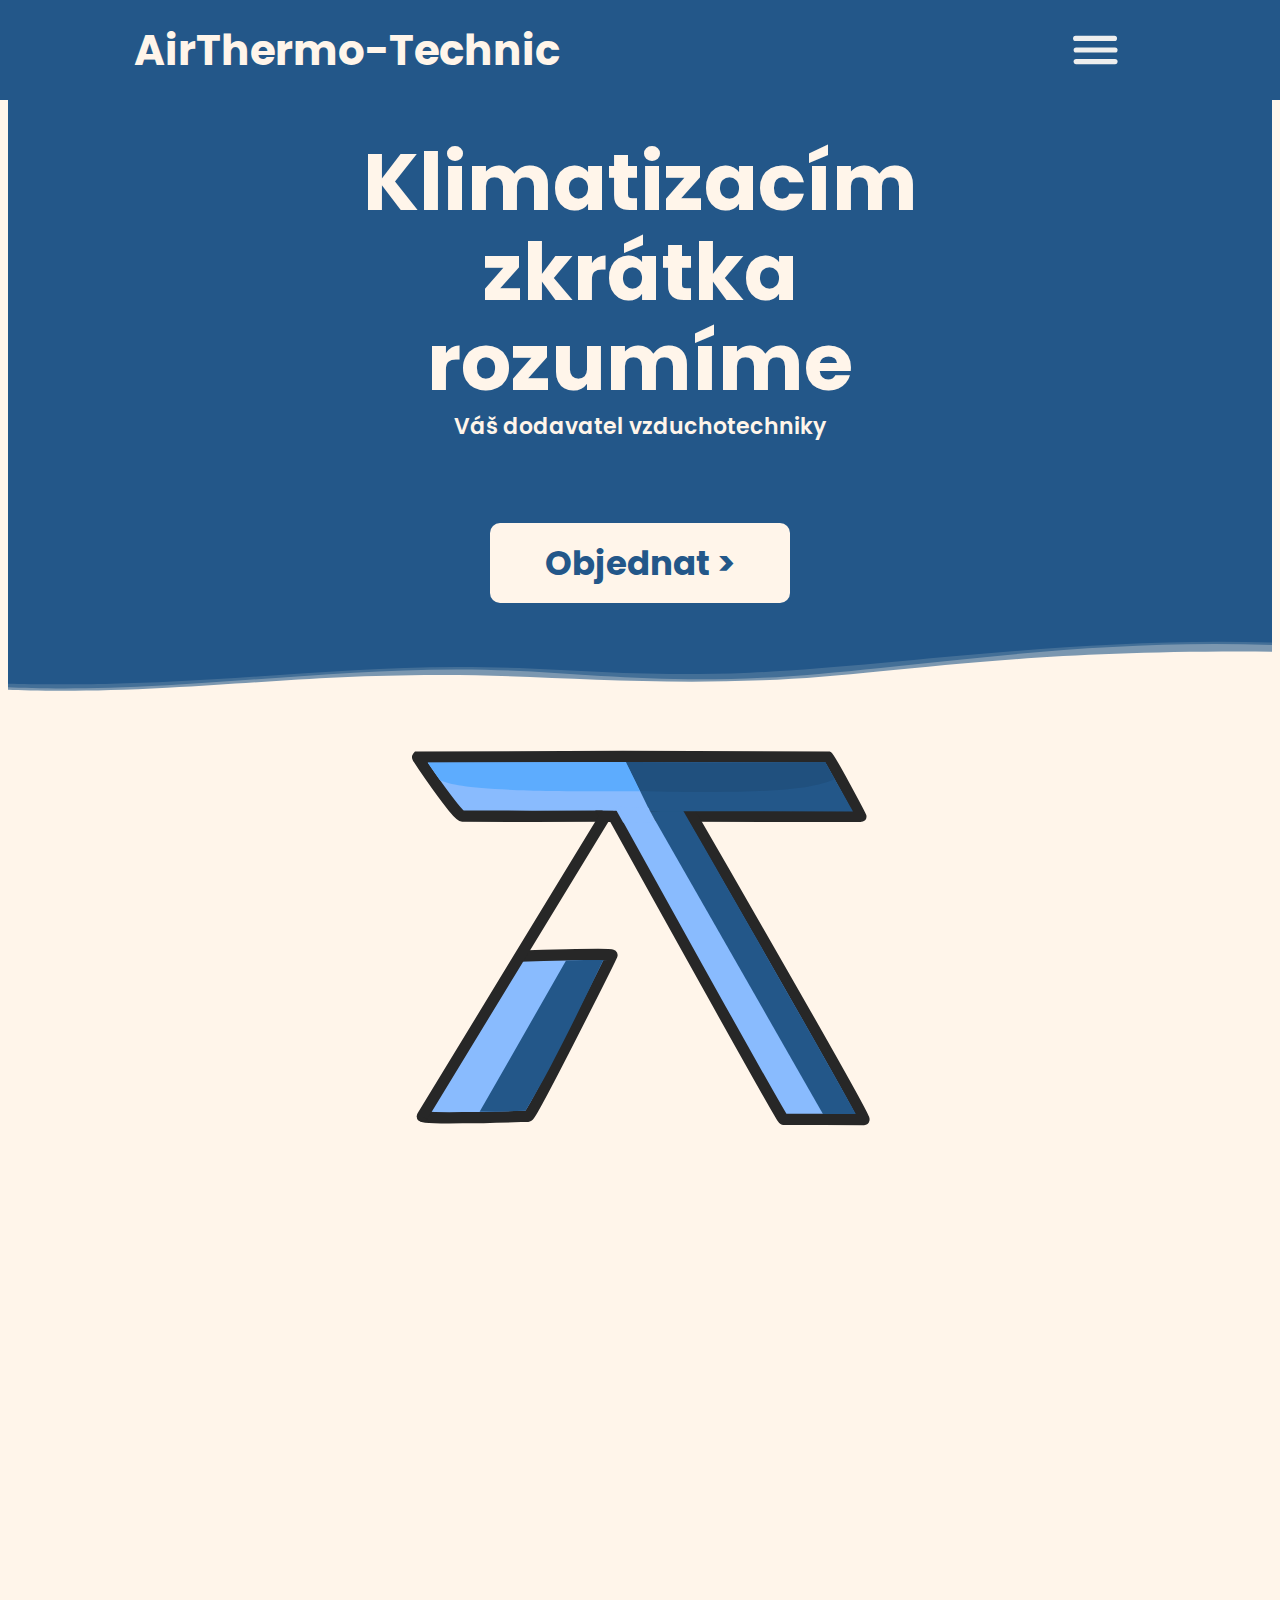
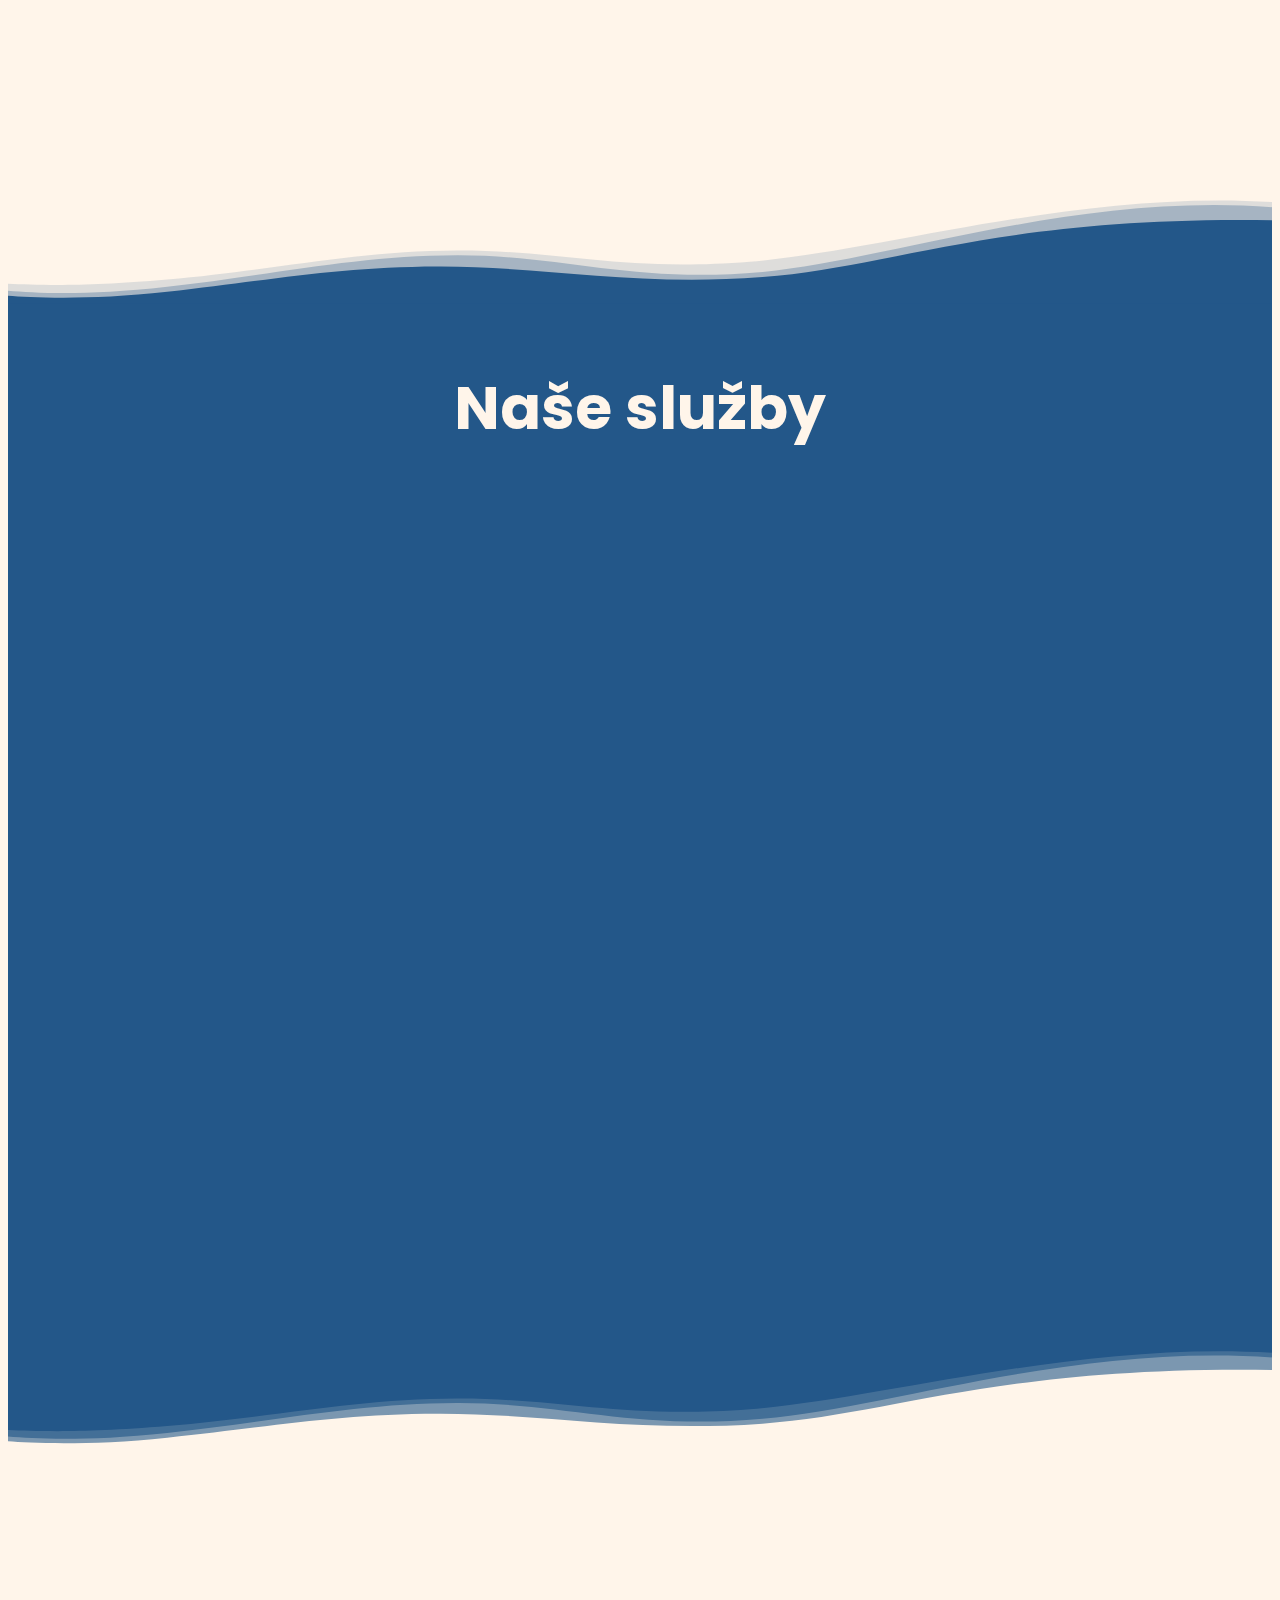
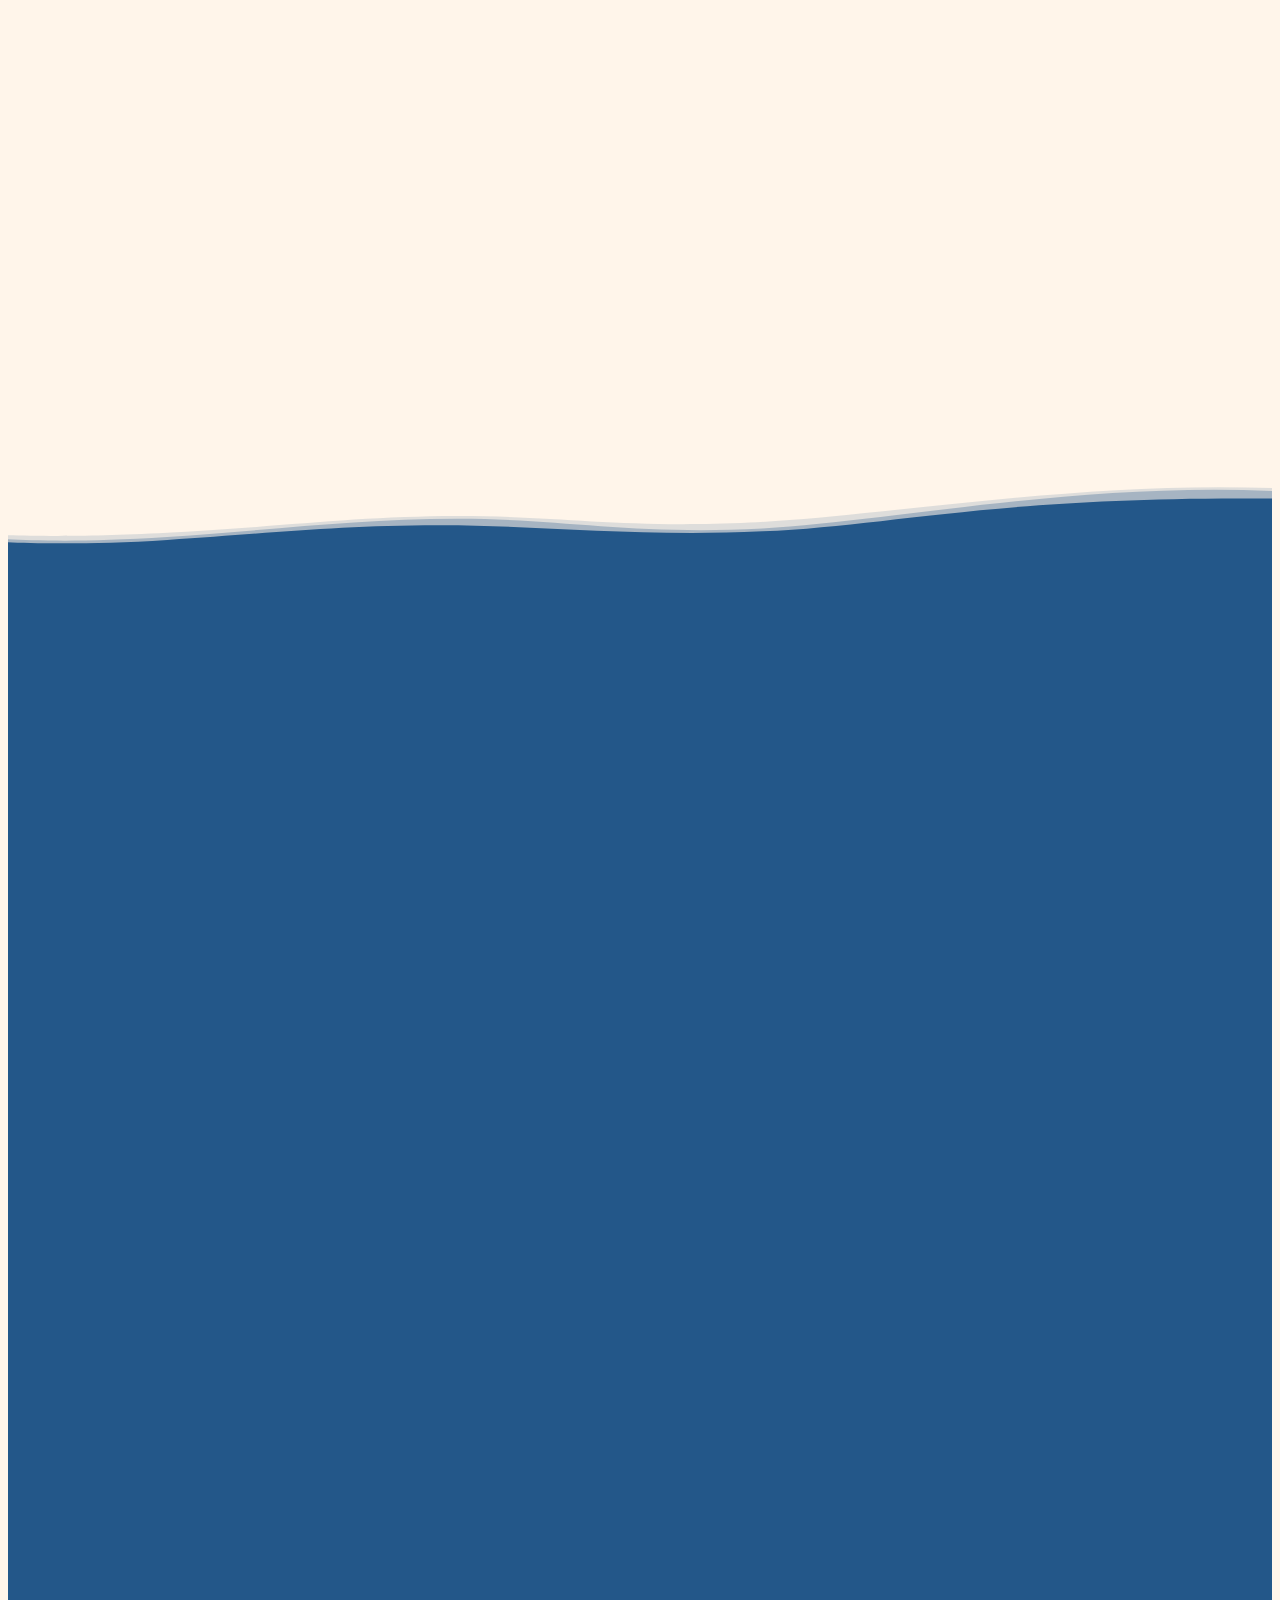
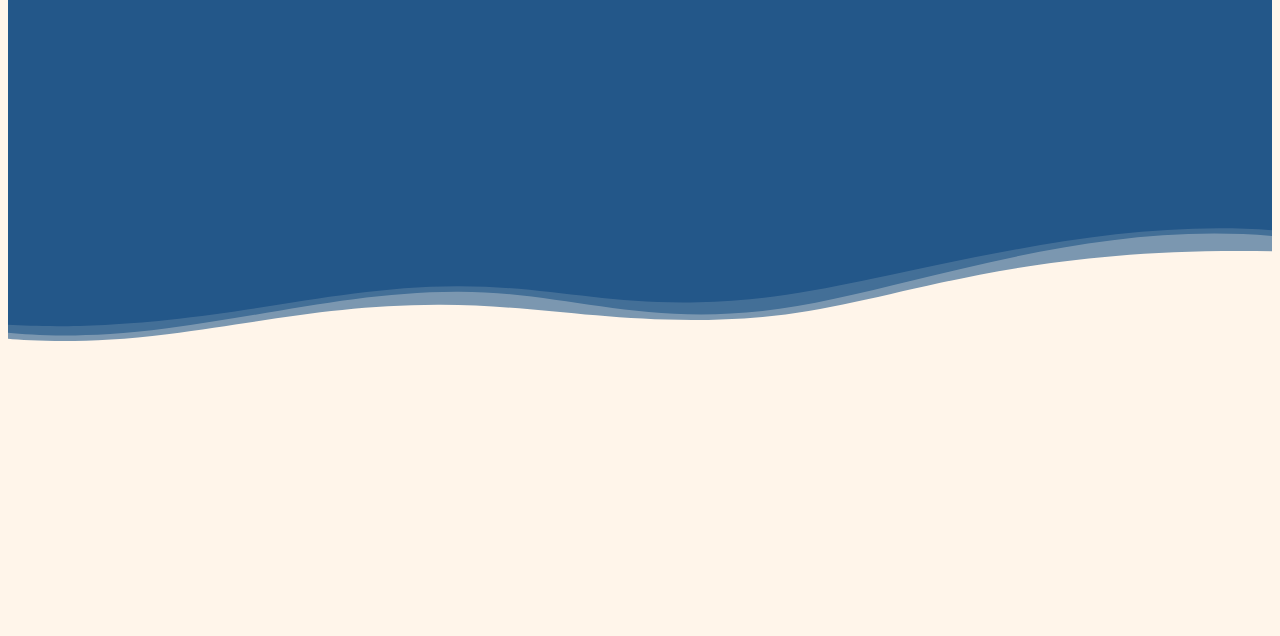
==== commit f244a666: "Addded animation and carousels" ====
--- a/index.html
+++ b/index.html
@@ -1,14 +1,20 @@
 <!DOCTYPE html>
-<html>
+<html lang="cs">
 
 <head>
+    <meta charset="UTF-8">
     <link rel="preconnect" href="https://fonts.googleapis.com">
-    <link rel="preconnect" href="https://fonts.gstatic.com" crossorigin="">
-    <link
-        href="https://fonts.googleapis.com/css2?family=Montserrat:ital,wght@0,100..900;1,100..900&amp;family=Poppins:ital,wght@0,100;0,200;0,300;0,400;0,500;0,600;0,700;0,800;0,900;1,100;1,200;1,300;1,400;1,500;1,600;1,700;1,800;1,900&amp;display=swap"
-        rel="stylesheet">
-
-    <link rel="stylesheet" href="styles/general/general.css">
+    <link rel="preconnect" href="https://fonts.gstatic.com" crossorigin>
+    <link rel="preload"
+        href="https://fonts.googleapis.com/css2?family=Poppins:ital,wght@0,100;0,200;0,300;0,400;0,500;0,600;0,700;0,800;0,900;1,100;1,200;1,300;1,400;1,500;1,600;1,700;1,800;1,900&display=swap"
+        as="style" onload="this.onload=null;this.rel='stylesheet'" />
+    <noscript>
+        <link
+            href="https://fonts.googleapis.com/css2?family=Poppins:ital,wght@0,100;0,200;0,300;0,400;0,500;0,600;0,700;0,800;0,900;1,100;1,200;1,300;1,400;1,500;1,600;1,700;1,800;1,900&display=swap"
+            rel="stylesheet" type="text/css" />
+    </noscript>
+
+
     <link rel="stylesheet" href="styles/general/header.css">
     <link rel="stylesheet" href="styles/general/path-elem.css">
     <link rel="stylesheet" href="styles/general/footer.css">
@@ -21,10 +27,16 @@
     <link rel="stylesheet" href="styles/specific/references.css">
     <link rel="stylesheet" href="styles/specific/reviews.css">
     <link rel="stylesheet" href="styles/specific/carousel.css">
-
+    <link rel="stylesheet" href="styles/general/general.css">
+
+
+    <title>Montáž vzduchotechniky - AirThermo-Technic</title>
+    <meta name="description"
+        content="AirThermo-Technic se zaměřuje na montáž klimatizací, tepelých čerpadel a výrobou chladících boxů. Všechnu práci odvádíme s láskou a na klíč, proto se můžete na hotový projekt už po příchodu domů!">
+    <meta name="keywords" content="Vzduchotechnika, klimatizace, tepelná čerpadla">
     <meta name="viewport" content="width=device-width, initial-scale=1.0">
-    <meta charset="UTF-8">
-
+
+    <link rel="icon" type="image/x-icon" href="pics/airthermo-logo.svg">
 
 </head>
 
@@ -49,8 +61,10 @@
             <a class="h-link" href="https://airthermo.cz/reference/">
                 Reference
             </a>
-            <a class="h-link" href="https://airthermo.cz/kontakty/">
-                Kontakty
+            <a style="animation-delay: 0.5s" href="https://airthermo.cz/objednat/" class="no-dec">
+                <button class="header-button  b-white blue no-dec">
+                    Objednat >
+                </button>
             </a>
 
         </div>
@@ -63,7 +77,7 @@
 
                 <a style="animation-delay: 0.4s" href="https://airthermo.cz/reference/">Reference</a>
 
-                <a style="animation-delay: 0.5s" href="https://airthermo.cz/kontakty/">Kontakty</a>
+
                 <a style="animation-delay: 0.5s" href="https://airthermo.cz/objednat/" class="no-dec">
                     <button class="burger-button b-blue white no-dec">
                         Objednat >
@@ -77,9 +91,9 @@
         </script>
     </header>
     <div class="index-header b-blue f-col a-c j-c">
-        <h1 class="white t-cen">Klimatizacím zkrátka rozumíme</h1>
-        <p class="index-header-subhead t-cen white">Váš dodavatel vzduchotechniky</p>
-        <button class="index-but b-white blue">Objednat ></button>
+        <h1 class="white t-cen hidden-element">Klimatizacím zkrátka rozumíme</h1>
+        <p class="index-header-subhead t-cen white hidden-element">Váš dodavatel vzduchotechniky</p>
+        <button class="index-but b-white blue hidden-element">Objednat ></button>
         <svg class=" nectar-shape-divider
         whi" fill="" xmlns="http://www.w3.org/2000/svg" viewBox="0 0 1000 300" preserveAspectRatio="none">
             <path
@@ -95,26 +109,22 @@
     </div>
     <div class="a-us flex">
         <div class="l-a-us f-col a-c">
-            <h2 class="blue">O nás</h2>
-            <p class="a-us-text black">
-                Lorem ipsum dolor sit amet, consectetuer
-                adipiscing elit. Donec vitae arcu. Maecenas
-                fermentum, sem in pharetra pellentesque,
-                velit turpis volutpat ante, in pharetra metus
-                odio a lectus. Mauris tincidunt sem sed arcu.
-                Praesent dapibus. Proin pede metus, vulputate nec,
-                fermentum fringilla, vehicula vitae, justo. Lorem ipsum dolor sit amet, consectetuer
-                adipiscing elit. Donec vitae arcu. Maecenas
-                fermentum, sem in pharetra pellentesque,
-                velit turpis volutpat ante, in pharetra metus
-                odio a lectus. Mauris tincidunt sem sed arcu.
-                Praesent dapibus. Proin pede metus, vulputate nec,
-                fermentum fringilla, vehicula vitae, justo.
-
+            <h2 class="blue hidden-element">O nás</h2>
+            <p class="a-us-text black hidden-element">
+                Jsme firma, která svojí práci vykonává s láskou. Montujeme klimatizaca, tepelná čerpadla a vyrábíme
+                chladící boxy. U každé naší služby se můžete spolehnout, že bude provedená pořádně. Montáž klimatizací i
+                tepelných čerpadel děláme na klíč, proto se můžete pouze těšit na nový a svěží
+                pocit z domova.
             </p>
-        </div>
-        <div class="r-a-us">
-            <img class="a-us-pic" src="pics/airthermo-logo.svg">
+            <p class="a-us-text black hidden-element">
+                Náš příběh začíná teprvě nedávno, avšak za tuto dobu jsme nasbírali nespočetně zkušeností v oblastni
+                montáže i výroby. Máme za sebou spoustu spokojených zákazníků, kterým naše služby vyhovují. Nechte si
+                namontovat klimatizaci, tepelné čerpadlo nebo vyrobit chladící box od nás a připojte se k našim
+                spokojeným zákazníkům.
+            </p>
+        </div>
+        <div class="r-a-us hidden-element">
+            <img class="a-us-pic" src="pics/airthermo-logo.svg" alt="AirThermo logo">
         </div>
         <svg class=" nectar-shape-divider
             bl" fill="" xmlns="http://www.w3.org/2000/svg" viewBox="0 0 1000 300" preserveAspectRatio="none">
@@ -130,19 +140,19 @@
         </svg>
 
     </div>
-    <div class="serv f-col a-c">
-        <h2 class="h">Naše služby</h2>
+    <div class="serv f-col a-c t-cen">
+        <h3 class="hidden-element white">Naše služby</h3>
         <div class="flex wrap  j-c">
-            <div class="f-col s-item a-c ">
-                <img class="s-pic " src="pics/services-one.svg">
+            <div class="f-col s-item a-c hidden-element">
+                <img class="s-pic " src="pics/services-one.svg" alt="Klimatizace">
                 <p class="s-desc">Montáž klimatizací</p>
             </div>
-            <div class="f-col s-item a-c ">
-                <img class="s-pic" src="pics/services-two.svg">
+            <div class="f-col s-item a-c hidden-element">
+                <img class="s-pic" src="pics/services-two.svg" alt="Tepelné čerpadlo">
                 <p class="s-desc">Montáž tepelných čerpadel</p>
             </div>
-            <div class="f-col s-item a-c">
-                <img class="s-pic" src="pics/services-three.svg">
+            <div class="f-col s-item a-c hidden-element">
+                <img class="s-pic" src="pics/services-three.svg" alt="Chladící box">
                 <p class="s-desc">Výroba chladících boxů</p>
             </div>
         </div>
@@ -161,8 +171,8 @@
 
     </div>
     <div class="references f-col a-c">
-        <h3 class="blue">Reference</h3>
-        <div class="center">
+        <h4 class="blue hidden-element">Reference</h4>
+        <div class="center hidden-element">
             <div class="wrapper">
                 <div class="inner">
                     <div class="card">
@@ -238,7 +248,7 @@
 
             </div>
         </div>
-        <div class="center hidden">
+        <div class="center hidden hidden-element">
             <div class="wrapper hidden">
                 <div class="inner-hidden">
                     <div class="card">
@@ -319,7 +329,7 @@
                 <button class="nineth-2"></button>
             </div>
         </div>
-        <button class="more-ref">Více referencí</button>
+        <button class="more-ref hidden-element">Více referencí</button>
         <svg class=" nectar-shape-divider
             bl" fill="" xmlns="http://www.w3.org/2000/svg" viewBox="0 0 1000 300" preserveAspectRatio="none">
             <path
@@ -334,10 +344,10 @@
         </svg>
     </div>
     <div class="reviews f-col a-c">
-        <h4 class="h">Recenze</h4>
+        <h5 class="hidden-element white">Recenze</h5>
         <div class="flex wrap a-c j-c">
-            <div class="f-col a-c j-c review-item">
-                <img class="review-pfp" src="pics/ref-pfp.svg">
+            <div class="f-col a-c j-c review-item hidden-element">
+                <img class="review-pfp" src="pics/ref-pfp.svg" alt="Review profile pic">
                 <p class="review-para">
                     r sit amet, consectetuer
                     adipiscing elit. Donec vitae arcu. Maecenas
@@ -351,10 +361,10 @@
                     - adipiscing elit
                 </p>
             </div>
-            <div class="f-col a-c j-c review-item">
-
-
-                <img class="review-pfp" src="pics/ref-pfp.svg">
+            <div class="f-col a-c j-c review-item hidden-element">
+
+
+                <img class="review-pfp" src="pics/ref-pfp.svg" alt="Review profile pic">
                 <p class="review-para">
                     r sit amet, consectetuer
                     adipiscing elit. Donec vitae arcu. Maecenas
@@ -368,8 +378,8 @@
                     - adipiscing elit
                 </p>
             </div>
-            <div class="f-col a-c review-item">
-                <img class="review-pfp" src="pics/ref-pfp.svg">
+            <div class="f-col a-c review-item hidden-element">
+                <img class="review-pfp" src="pics/ref-pfp.svg" alt="Review profile pic">
                 <p class="review-para">
                     r sit amet, consectetuer
                     adipiscing elit. Donec vitae arcu. Maecenas
@@ -383,10 +393,10 @@
                     - adipiscing elit
                 </p>
             </div>
-            <div class="f-col a-c review-item">
-
-
-                <img class="review-pfp" src="pics/ref-pfp.svg">
+            <div class="f-col a-c review-item hidden-element">
+
+
+                <img class="review-pfp" src="pics/ref-pfp.svg" alt="Review profile pic">
                 <p class="review-para">
                     r sit amet, consectetuer
                     adipiscing elit. Donec vitae arcu. Maecenas
@@ -415,10 +425,10 @@
         </svg>
     </div>
     <footer class="flex s-around">
-        <img class="footer-logo" src="pics/logo-footer.svg">
+        <img class="footer-logo hidden-element" src="pics/logo-footer.svg" alt="AirThermo logo">
 
         <div class="flex">
-            <div class="footer-links f-col">
+            <div class="footer-links f-col hidden-element">
                 <p class="footer-link-h">
                     Odkazy
                 </p>
@@ -437,7 +447,7 @@
 
 
             </div>
-            <div class="footer-links f-col">
+            <div class="footer-links f-col hidden-element">
                 <p class="footer-link-h">
                     Kontakt
                 </p>
@@ -454,6 +464,7 @@
 
     </script>
     <script src="scripts/carousel.js"></script>
+    <script src="scripts/animated-elem.js"></script>
 </body>
 
 </html>--- a/styles/general/header.css
+++ b/styles/general/header.css
@@ -47,8 +47,29 @@
         display: none;
     }
 
+    .header-button {
+        display: none;
+    }
+
     .h-head {
         margin-left: 10px;
     
     }
-}+}
+
+.header-button {
+    width: 180px;
+    height: 60px;
+    border: none;
+    
+    border-radius: 10px;
+    margin-left: 20px;
+    font-size: 26px;
+    font-weight:600;
+    cursor: pointer;
+    transition: 0.3s ease;
+  }
+
+  .header-button:hover {
+    background-color: white;
+  }
--- a/styles/general/footer.css
+++ b/styles/general/footer.css
@@ -1,14 +1,18 @@
 .footer-logo {
     width: 25vw;
     margin-left: 10vw;
+    opacity: 0;
 }
 
 footer {
     padding-bottom: 30px;
+    
 }
 
 .footer-links {
     margin-right: 10vw;
+    transform: translateX(40px);
+    opacity: 0;
 }
 
 
--- a/styles/specific/index-head.css
+++ b/styles/specific/index-head.css
@@ -6,6 +6,8 @@
 h1 {
     width: 750px;
     font-size: 80px;
+    transform: translateY(80px);
+    opacity: 0;
     line-height: 90px;
 }
 
@@ -15,6 +17,7 @@
     font-weight: 600;
     margin-top: -50px;
     margin-bottom: 80px;
+    opacity: 0;
 
 }
 @media (max-width: 800px) {
@@ -45,6 +48,8 @@
     width: 300px;
     height: 80px;
     border: none;
+    transform: translateY(60px);
+    opacity: 0;
     border-radius: 10px;
     font-size: 34px;
     font-weight: 700;
--- a/styles/specific/a-us.css
+++ b/styles/specific/a-us.css
@@ -1,5 +1,5 @@
 .a-us {
-    margin-top: 120px;
+  
     position: relative;
     padding-bottom: 60px;
 }
@@ -10,7 +10,8 @@
 
 
 h2 {
-   
+    opacity: 0;
+    transform: translateY(50px);
     font-size: 80px;
     margin-bottom: 4px;
 
@@ -22,10 +23,12 @@
     width: 80%;
     font-size: 20px;
     font-weight: 500;
-
+    opacity: 0;
 }
 .r-a-us {
     width: 30vw;
+    opacity: 0;
+    transform: translateX(50px);
 }
 
 @media (max-width: 1300px) {
--- a/styles/specific/services.css
+++ b/styles/specific/services.css
@@ -6,8 +6,8 @@
    
 }
 
-h2 {
-    color: #FFF5EA;
+h3 {
+    font-size: 60px;
 
 }
 
@@ -16,6 +16,8 @@
     cursor: pointer;
     border-radius: 20Px;
     transition: 0.3s ;
+    opacity: 0;
+    transform: translateY(40px);
 }
 
 @media (max-width: 820px) {
@@ -33,7 +35,7 @@
 }
 
 .s-desc {
-    font-size: 30Px;
+    font-size: 38Px;
     font-weight: 700;
     text-align: center;
     color: #FFF5EA;
--- a/styles/specific/references.css
+++ b/styles/specific/references.css
@@ -4,8 +4,10 @@
     padding-bottom: 80px;
 }
 
-h3 {
-   font-size: 50px;
+h4 {
+   font-size: 60px;
+   opacity: 0;
+   transform: translateY(50px);
 }
 
 .ref-item {
@@ -38,4 +40,5 @@
     font-size: 34px;
     cursor: pointer;
     margin-top: 20px;
+    opacity: 0;
 }--- a/styles/specific/reviews.css
+++ b/styles/specific/reviews.css
@@ -4,14 +4,18 @@
     padding-bottom: 80px;
 }
 
-h4 {
-    color: #FFF5EA;
+h5 {
+    font-size: 60px;
+    opacity: 0;
+    transform: translateY(40px);
 }
 
 .review-item {
     width: 30vw;
     margin: 80Px;
     margin-top: 30px;
+    opacity: 0;
+    transform: translateX(-40px);
 }
 
 .review-para {
@@ -29,4 +33,10 @@
     color: #FFF5EA;
     font-style: italic;
     opacity: 0.7;
+}
+
+@media (max-width : 1000px) {
+    .review-item {
+        width: 90vw;
+    }
 }--- a/styles/specific/carousel.css
+++ b/styles/specific/carousel.css
@@ -10,6 +10,8 @@
   height: 100%;
   justify-content: center;
   padding-bottom: 80px;
+  opacity: 0;
+  transform: translateY(40px);
   margin-top: 40px;
 }
 
@@ -18,6 +20,7 @@
   grid-gap: 1em;
   overflow: hidden;
   width: 55em;
+
 }
 
 .center.center.hidden {
--- a/styles/general/general.css
+++ b/styles/general/general.css
@@ -7,9 +7,11 @@
 body {
     background-color: #FFF5EA;
     margin-top: -24px;
-    width: 101%;
-    margin-left: -0.5%;
+
 }
+
+
+
 
 .a-c {
     align-items: center;
@@ -40,6 +42,10 @@
     text-align: center;
 }
 
+.relative {
+    position: relative;
+}
+
 .blue {
    color: #235789
 }
@@ -58,4 +64,10 @@
 
 .black {
     color: #313638;
+}
+
+.visible {
+    opacity: 1;
+    transform: translate(0px);
+    transition: 0.3s ease;
 }